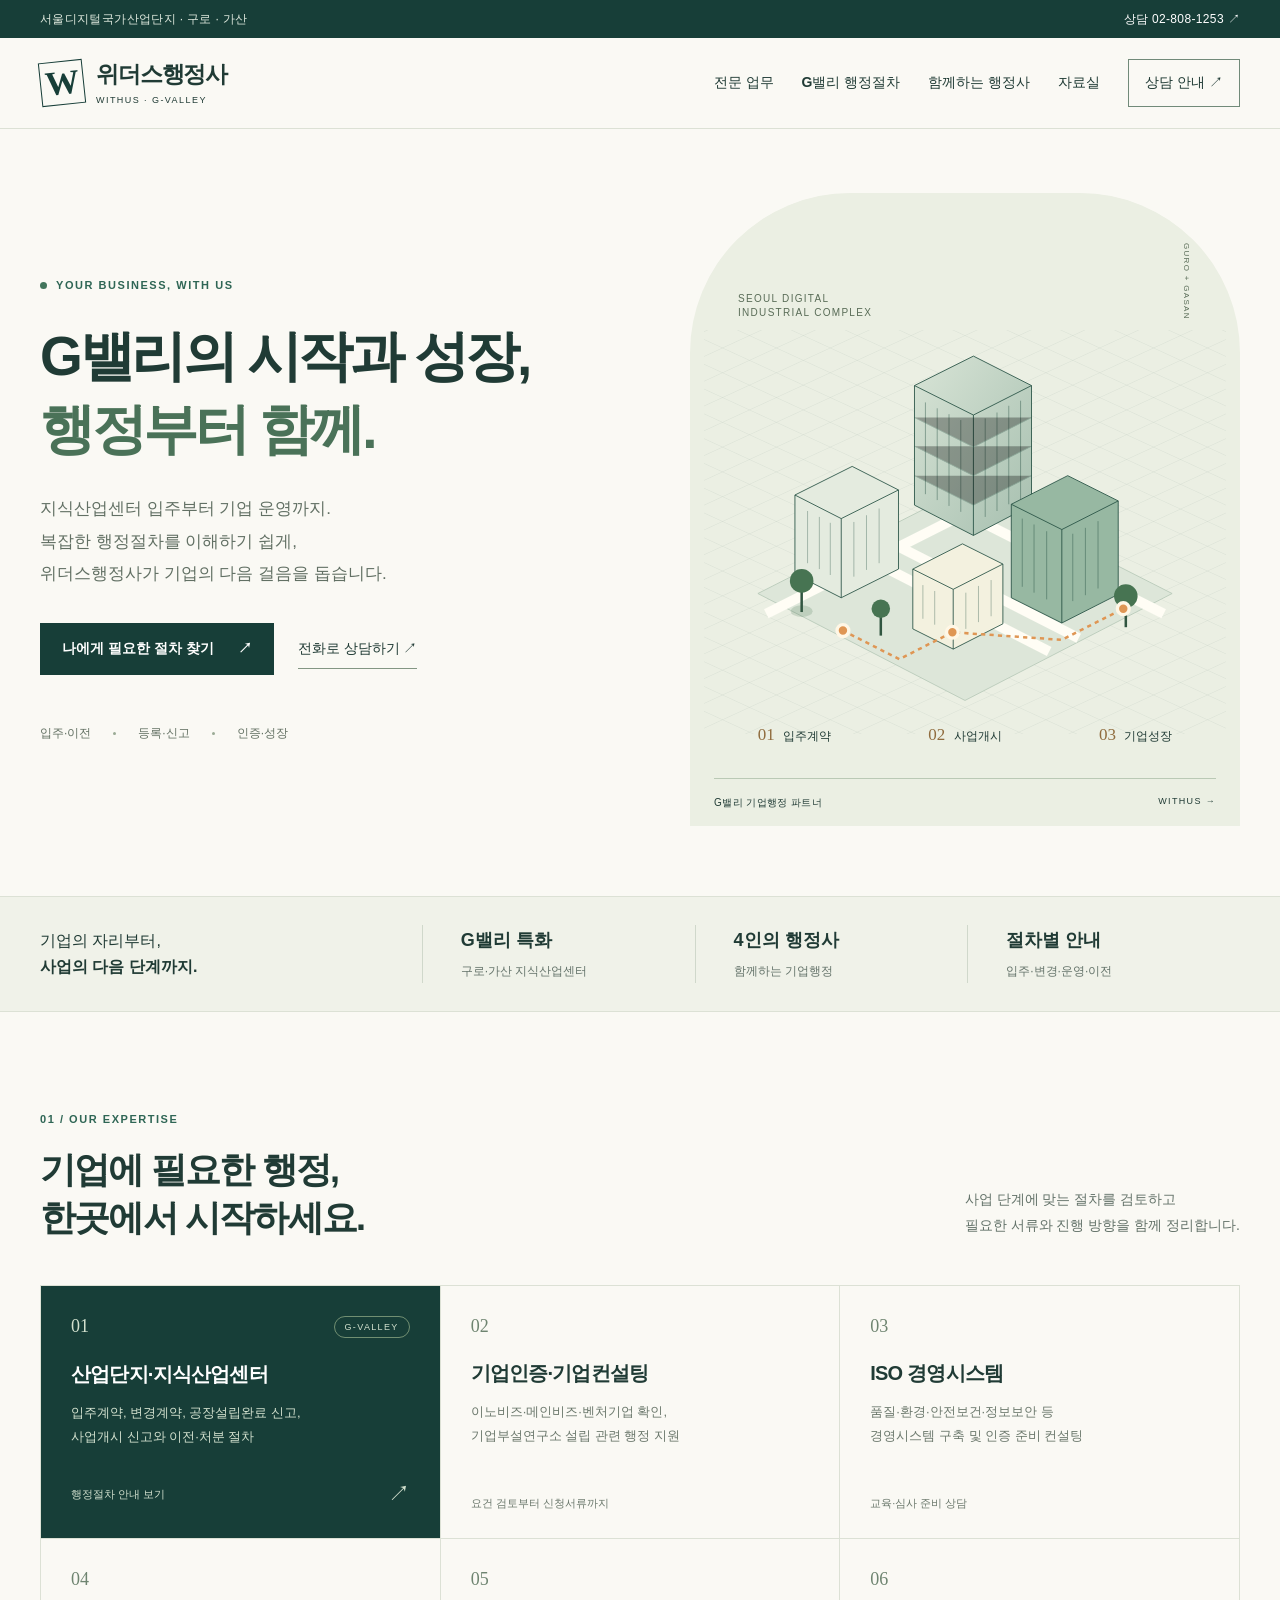
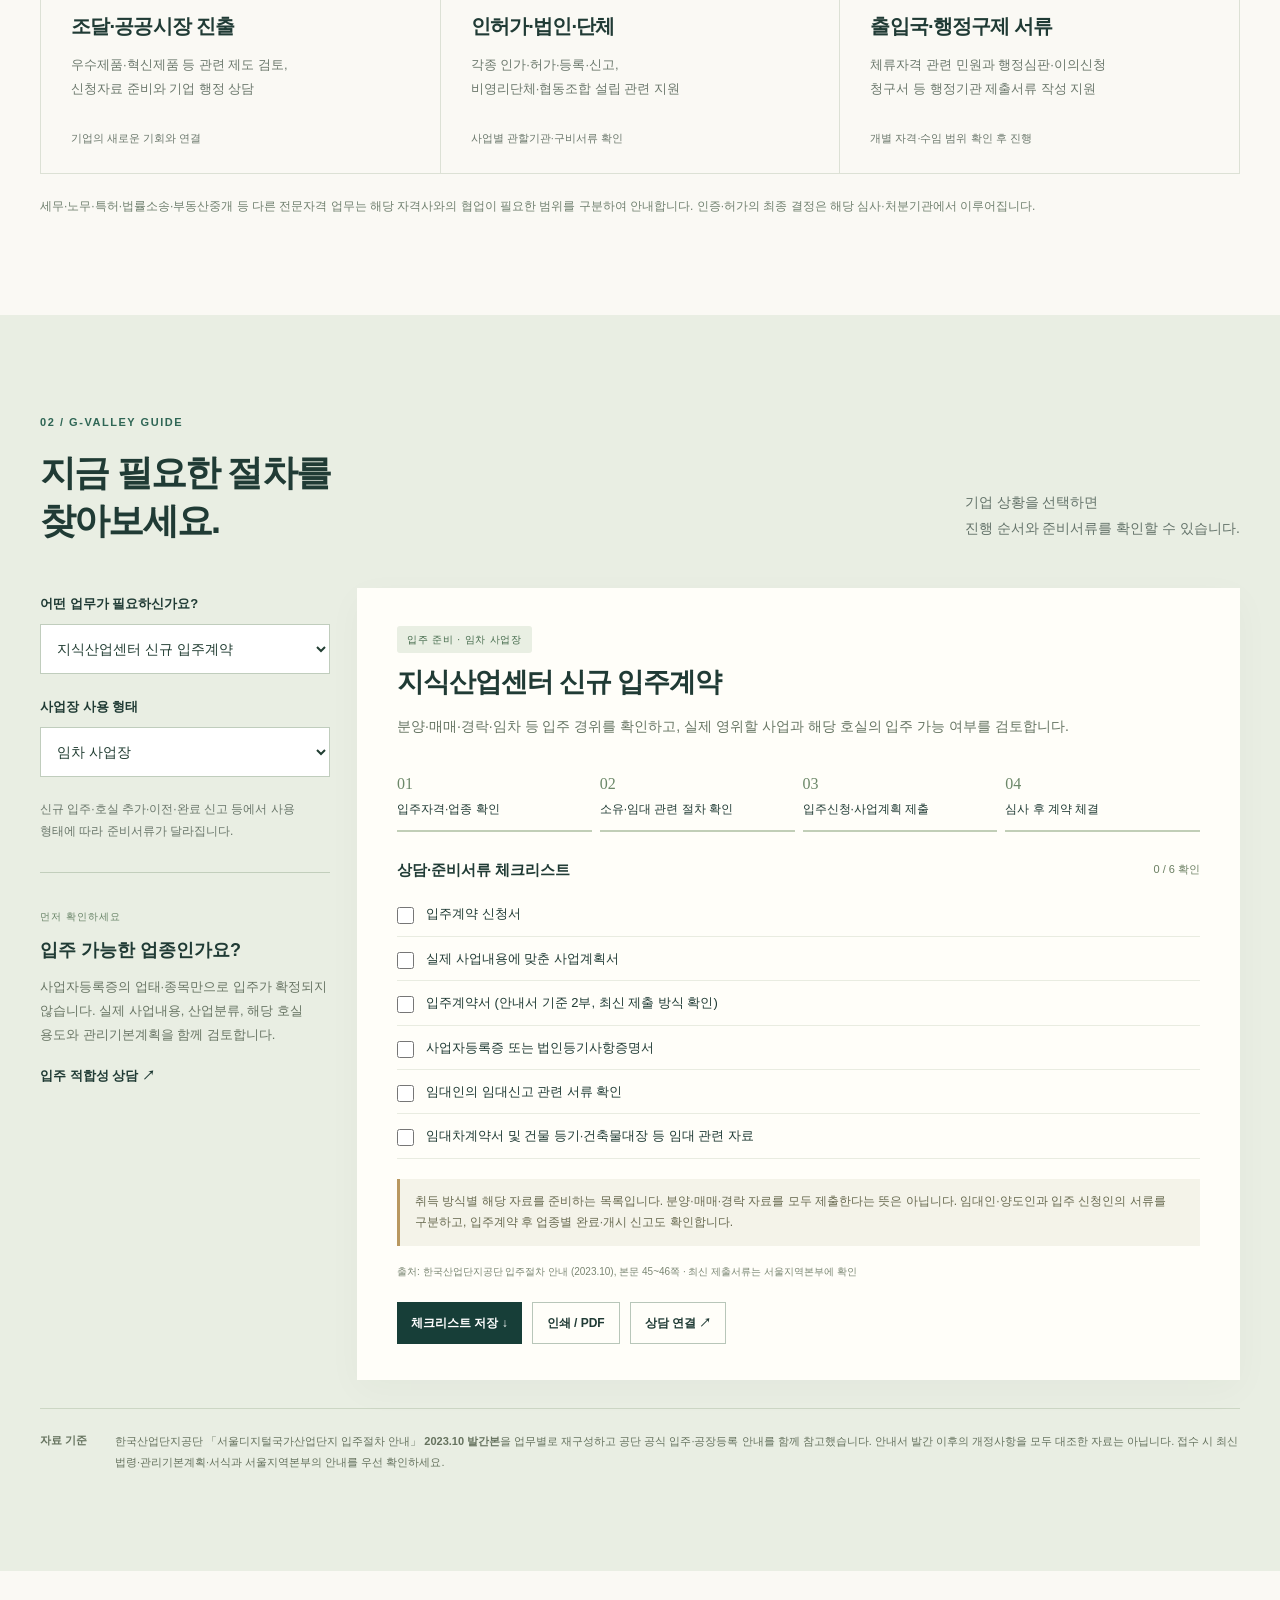
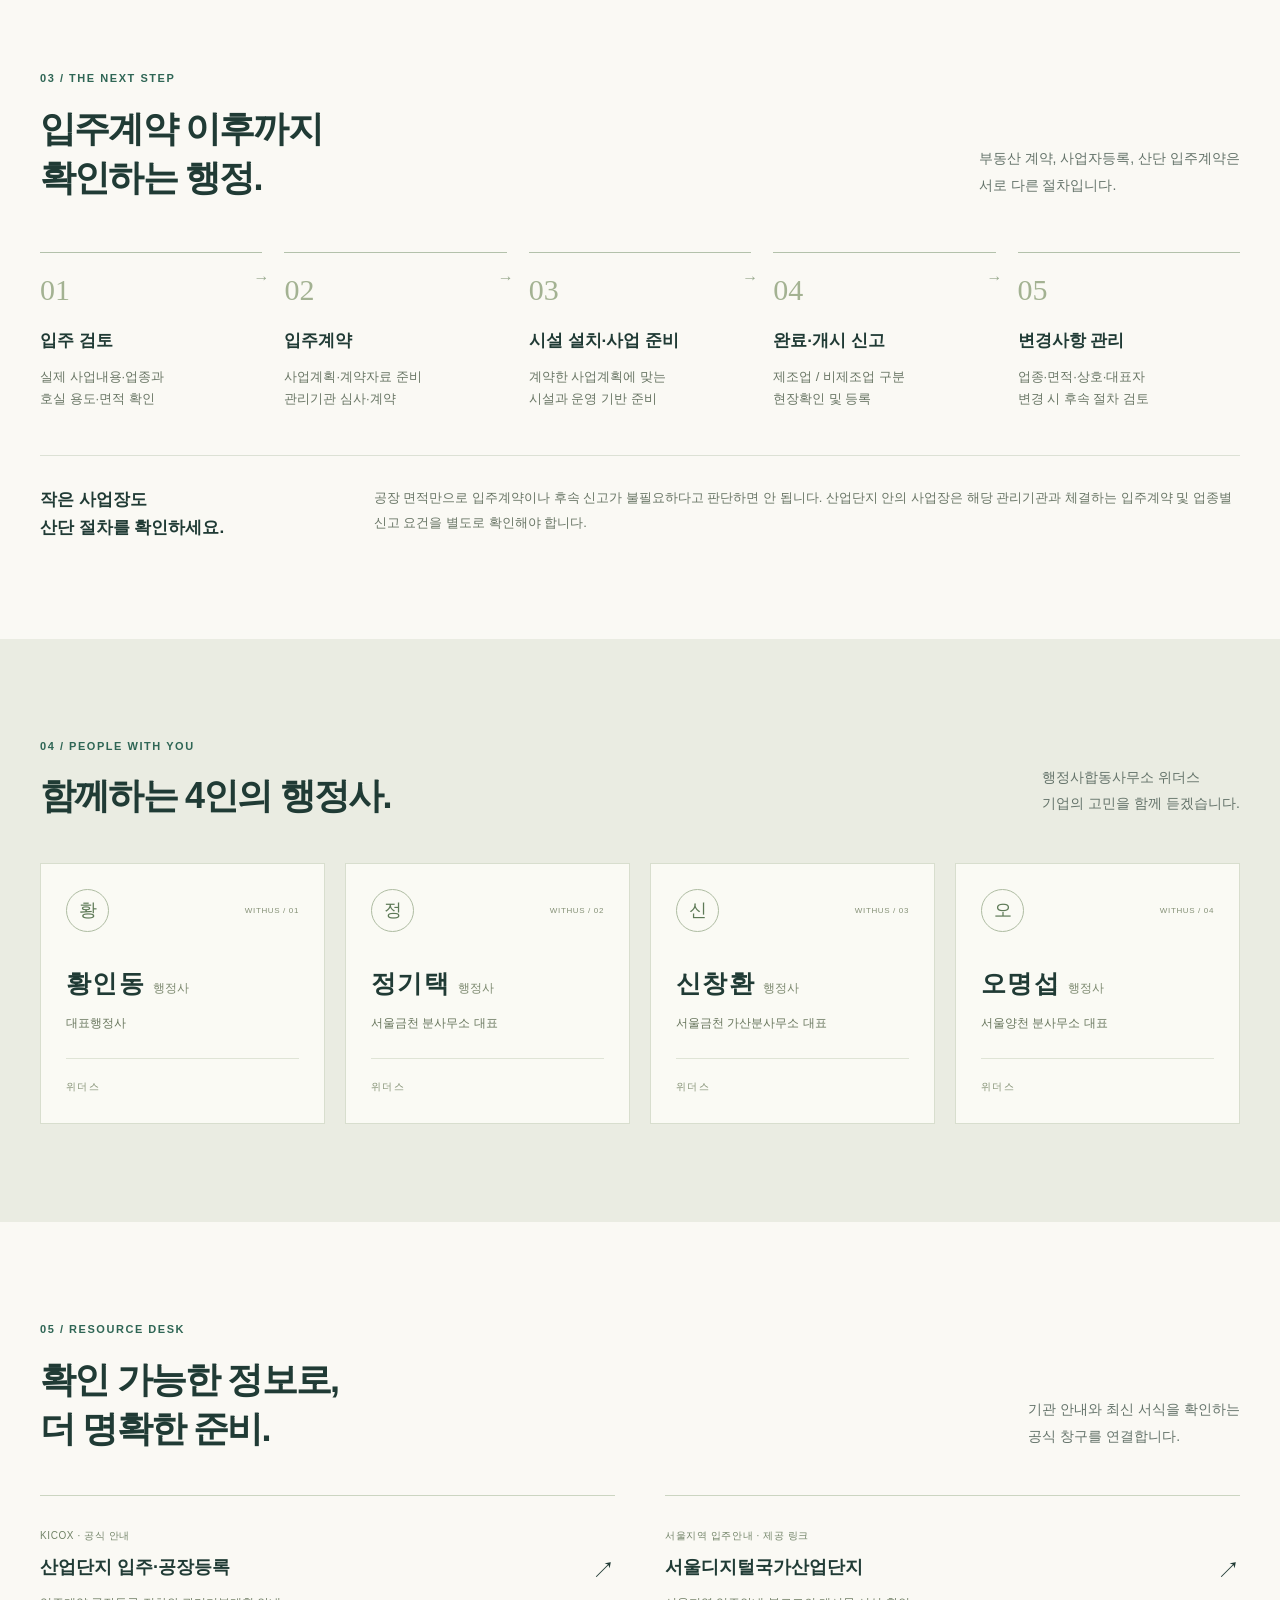
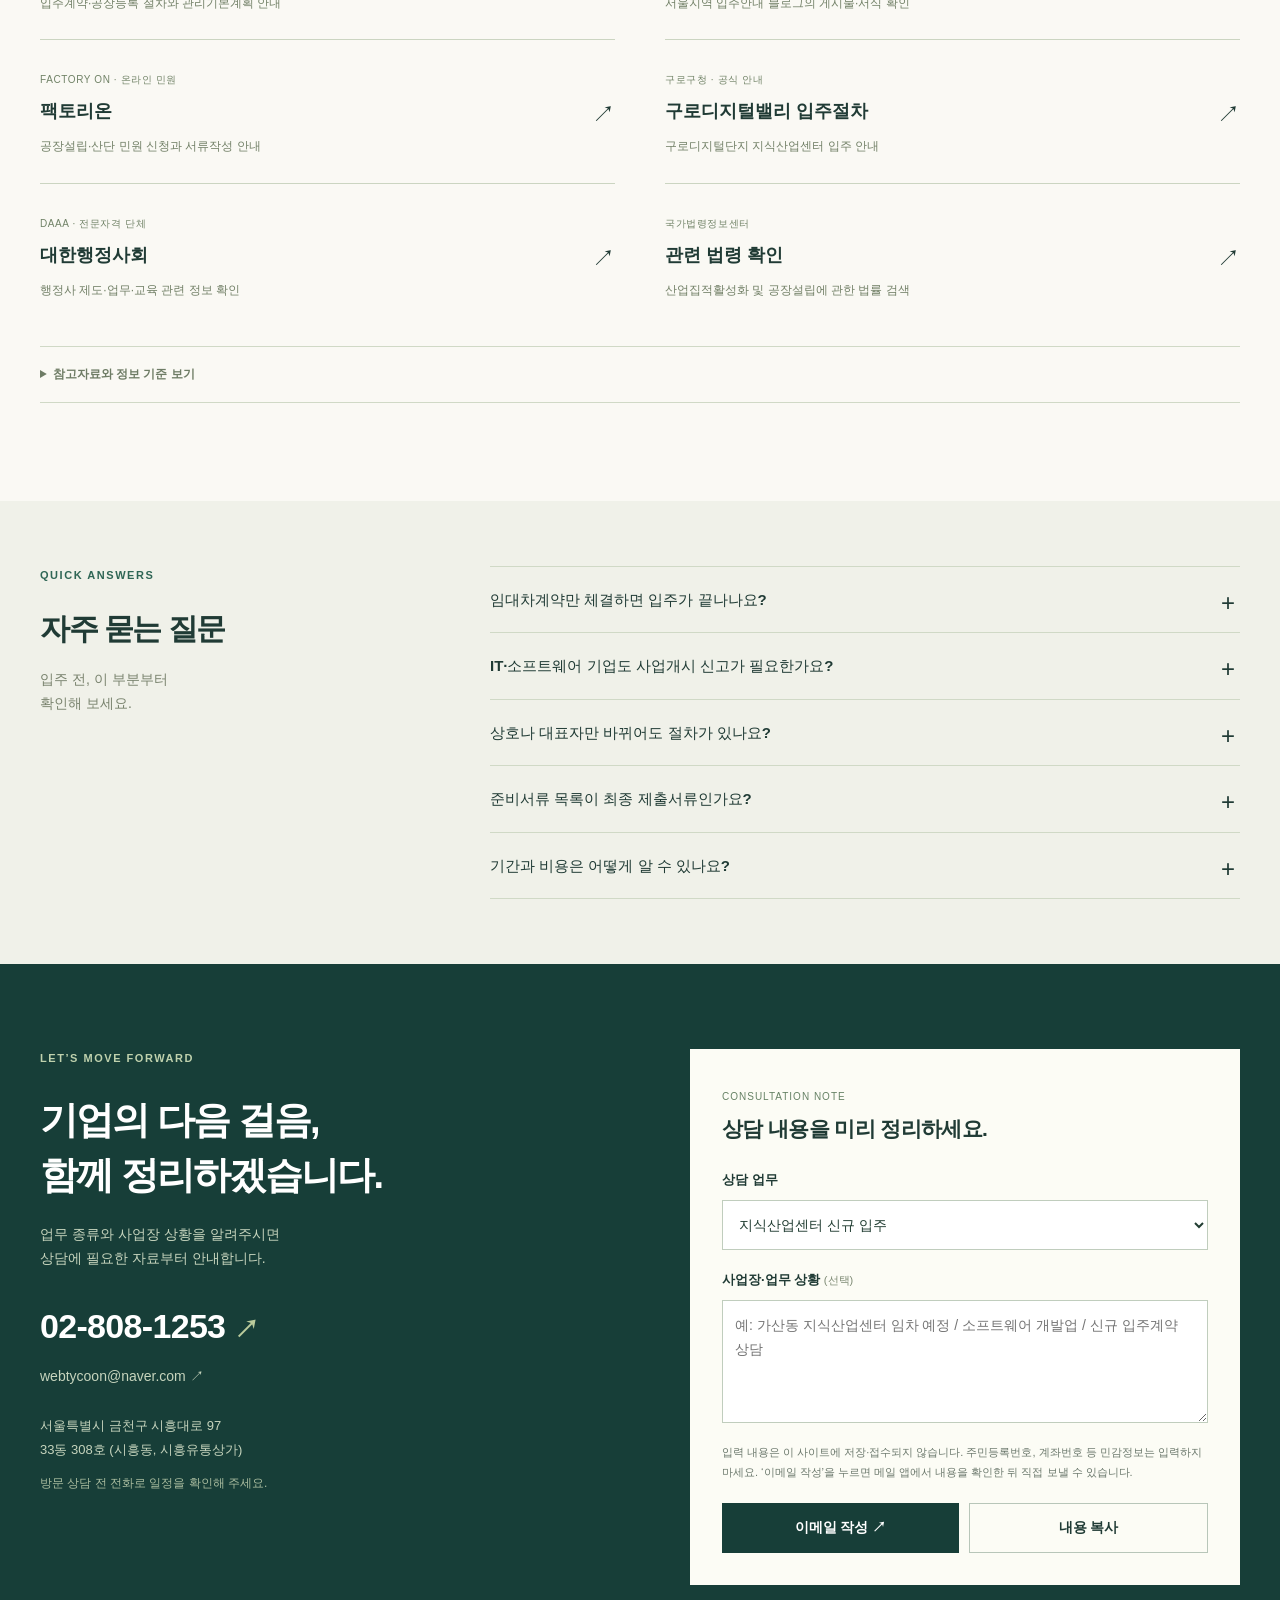
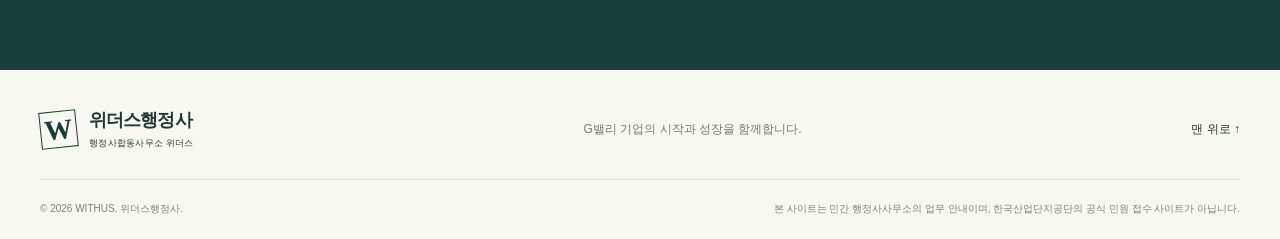
==== index.html @ 2bcdf689 "Publish Withus G-Valley business administration website" ====
<!doctype html>
<html lang="ko">
<head>
  <meta charset="utf-8">
  <meta name="viewport" content="width=device-width,initial-scale=1">
  <meta name="theme-color" content="#173e38">
  <title>위더스행정사 | G밸리·지식산업센터 기업행정</title>
  <meta name="description" content="서울디지털국가산업단지 G밸리 기업행정 파트너 위더스행정사. 지식산업센터 입주계약, 변경계약, 공장등록, 사업개시 신고와 기업인증·ISO 상담을 안내합니다.">
  <meta property="og:type" content="website">
  <meta property="og:title" content="위더스행정사 | G밸리의 시작과 성장을 함께">
  <meta property="og:description" content="지식산업센터 입주부터 기업행정까지, 필요한 절차를 명확하게 안내합니다.">
  <meta property="og:locale" content="ko_KR">
  <link rel="icon" href="favicon.svg" type="image/svg+xml">
  <link rel="stylesheet" href="style.css">
  <script src="app.js" defer></script>
</head>
<body>
<a class="skip" href="#main">본문 바로가기</a>
<div class="topline"><div class="wrap">서울디지털국가산업단지 · 구로 · 가산 <a href="tel:028081253">상담 02-808-1253 <span aria-hidden="true">↗</span></a></div></div>
<header class="header">
 <div class="wrap navrow">
  <a class="brand" href="#home" aria-label="위더스행정사 처음으로"><span class="brand-mark" aria-hidden="true">W</span><span>위더스행정사<small>WITHUS · G-VALLEY</small></span></a>
  <button class="menu-button" aria-expanded="false" aria-controls="nav">메뉴 <span aria-hidden="true">☰</span></button>
  <nav id="nav" aria-label="주 메뉴"><a href="#services">전문 업무</a><a href="#guide">G밸리 행정절차</a><a href="#team">함께하는 행정사</a><a href="#resources">자료실</a><a class="nav-cta" href="#contact">상담 안내 ↗</a></nav>
 </div>
</header>
<main id="main">
 <section class="hero wrap" id="home">
  <div class="hero-copy">
   <p class="eyebrow"><span class="dot"></span> YOUR BUSINESS, WITH US</p>
   <h1>G밸리의 시작과 성장,<br><em>행정부터 함께.</em></h1>
   <p class="lead">지식산업센터 입주부터 기업 운영까지.<br>복잡한 행정절차를 이해하기 쉽게,<br class="desktop-only"> 위더스행정사가 기업의 다음 걸음을 돕습니다.</p>
   <div class="actions"><a class="button primary" href="#guide">나에게 필요한 절차 찾기 <span>↗</span></a><a class="text-link" href="tel:028081253">전화로 상담하기 <span>↗</span></a></div>
   <div class="hero-foot"><span>입주·이전</span><i></i><span>등록·신고</span><i></i><span>인증·성장</span></div>
  </div>
  <div class="city-panel">
   <div class="city-heading"><span>SEOUL DIGITAL<br>INDUSTRIAL COMPLEX</span><span class="coordinate">GURO + GASAN</span></div>
   <svg class="city" viewBox="0 0 620 480" role="img" aria-labelledby="city-title"><title id="city-title">기업의 입주와 성장을 연결하는 도시 건축 일러스트</title>
    <defs><pattern id="grid" width="32" height="32" patternUnits="userSpaceOnUse" patternTransform="matrix(1 .46 -1 .46 310 65)"><path d="M32 0H0V32" fill="none" stroke="#c3cfc3" stroke-width=".6"/></pattern><pattern id="windows" width="15" height="23" patternUnits="userSpaceOnUse"><path d="M7 5v9" stroke="#8baba0" stroke-width="3"/></pattern><linearGradient id="tower" x2="1" y2="1"><stop stop-color="#d8e4d6"/><stop offset="1" stop-color="#a6bfaf"/></linearGradient></defs>
    <rect width="620" height="480" fill="url(#grid)"/>
    <path d="M64 313L310 188 556 313 310 440Z" fill="#dde6d9" stroke="#b7c9b8"/>
    <path d="M74 337L310 218 546 337M172 260L410 382M207 245L445 366" fill="none" stroke="#fffdf5" stroke-width="12"/>
    <g stroke="#244f42" stroke-linejoin="round"><path d="M250 208V66L320 31 389 66V208L320 244Z" fill="url(#tower)"/><path d="M250 66L320 101 389 66M320 101V244" fill="none"/><path d="M263 86v109m14-102v109m14-102v109m14-102v109M334 105v117m14-124v117m14-125v117m14-123v117" opacity=".5"/><path d="M250 104l70 35 69-35M250 138l70 35 69-35M250 173l70 35 69-35" opacity=".3"/>
    <path d="M108 290V196L176 162 231 190V284L163 318Z" fill="#e4ebdf"/><path d="M108 196l55 28 68-34M163 224v94" fill="none"/><path d="M123 215v62m14-55v62m13-55v62M178 228v65m15-73v65m15-73v65" opacity=".4"/>
    <path d="M365 318V207L432 173 492 203V314L425 348Z" fill="#97b8a2"/><path d="M365 207l60 30 67-34M425 237v111" fill="none"/><path d="M378 224v81m14-74v81m15-73v81M438 242v80m15-87v80m15-88v80" opacity=".5"/>
    <path d="M248 355V284L307 254 355 278V349L296 379Z" fill="#f3f1df"/><path d="M248 284l48 24 59-30M296 308v71" fill="none"/><path d="M260 303v40m14-33v40M311 312v43m15-51v43m15-50v43" opacity=".4"/></g>
    <g fill="#477452"><ellipse cx="116" cy="334" rx="13" ry="7" opacity=".2"/><path d="M116 335v-37" stroke="#315641" stroke-width="3"/><circle cx="116" cy="298" r="14"/><path d="M501 353v-37" stroke="#315641" stroke-width="3"/><circle cx="501" cy="316" r="14"/><path d="M210 363v-29" stroke="#315641" stroke-width="3"/><circle cx="210" cy="331" r="11"/></g>
    <path d="M165 357l67 34 63-32 130 9 73-37" fill="none" stroke="#df9654" stroke-width="3" stroke-dasharray="5 5"/><g fill="#df9654" stroke="#fff7e6" stroke-width="4"><circle cx="165" cy="357" r="7"/><circle cx="295" cy="359" r="7"/><circle cx="498" cy="331" r="7"/></g>
   </svg>
   <div class="city-caption"><span><b>01</b> 입주계약</span><span><b>02</b> 사업개시</span><span><b>03</b> 기업성장</span></div>
   <div class="city-note">G밸리 기업행정 파트너 <span>WITHUS →</span></div>
  </div>
 </section>
 <div class="intro-strip"><div class="wrap"><p>기업의 자리부터,<br><strong>사업의 다음 단계까지.</strong></p><div><b>G밸리 특화</b><span>구로·가산 지식산업센터</span></div><div><b>4인의 행정사</b><span>함께하는 기업행정</span></div><div><b>절차별 안내</b><span>입주·변경·운영·이전</span></div></div></div>

 <section class="section wrap" id="services">
  <div class="section-head"><div><p class="eyebrow">01 / OUR EXPERTISE</p><h2>기업에 필요한 행정,<br>한곳에서 시작하세요.</h2></div><p>사업 단계에 맞는 절차를 검토하고<br>필요한 서류와 진행 방향을 함께 정리합니다.</p></div>
  <div class="service-grid">
   <a class="service featured" href="#guide"><span class="service-no">01 <i>G-VALLEY</i></span><h3>산업단지·지식산업센터</h3><p>입주계약, 변경계약, 공장설립완료 신고,<br>사업개시 신고와 이전·처분 절차</p><span class="service-bottom">행정절차 안내 보기 <b>↗</b></span></a>
   <article class="service"><span class="service-no">02</span><h3>기업인증·기업컨설팅</h3><p>이노비즈·메인비즈·벤처기업 확인,<br>기업부설연구소 설립 관련 행정 지원</p><span class="service-bottom">요건 검토부터 신청서류까지</span></article>
   <article class="service"><span class="service-no">03</span><h3>ISO 경영시스템</h3><p>품질·환경·안전보건·정보보안 등<br>경영시스템 구축 및 인증 준비 컨설팅</p><span class="service-bottom">교육·심사 준비 상담</span></article>
   <article class="service"><span class="service-no">04</span><h3>조달·공공시장 진출</h3><p>우수제품·혁신제품 등 관련 제도 검토,<br>신청자료 준비와 기업 행정 상담</p><span class="service-bottom">기업의 새로운 기회와 연결</span></article>
   <article class="service"><span class="service-no">05</span><h3>인허가·법인·단체</h3><p>각종 인가·허가·등록·신고,<br>비영리단체·협동조합 설립 관련 지원</p><span class="service-bottom">사업별 관할기관·구비서류 확인</span></article>
   <article class="service"><span class="service-no">06</span><h3>출입국·행정구제 서류</h3><p>체류자격 관련 민원과 행정심판·이의신청<br>청구서 등 행정기관 제출서류 작성 지원</p><span class="service-bottom">개별 자격·수임 범위 확인 후 진행</span></article>
  </div>
  <p class="section-note">세무·노무·특허·법률소송·부동산중개 등 다른 전문자격 업무는 해당 자격사와의 협업이 필요한 범위를 구분하여 안내합니다. 인증·허가의 최종 결정은 해당 심사·처분기관에서 이루어집니다.</p>
 </section>

 <section class="guide-section" id="guide"><div class="wrap section">
  <div class="section-head"><div><p class="eyebrow">02 / G-VALLEY GUIDE</p><h2>지금 필요한 절차를<br>찾아보세요.</h2></div><p>기업 상황을 선택하면<br>진행 순서와 준비서류를 확인할 수 있습니다.</p></div>
  <div class="guide-layout">
   <aside class="guide-aside">
    <label for="procedure-select">어떤 업무가 필요하신가요?</label><select id="procedure-select" aria-controls="guide-result"></select>
    <label for="tenure">사업장 사용 형태</label><select id="tenure" aria-controls="guide-result"><option value="rent">임차 사업장</option><option value="own">자가 사업장</option></select>
    <p class="small">신규 입주·호실 추가·이전·완료 신고 등에서 사용 형태에 따라 준비서류가 달라집니다.</p>
    <div class="guide-help"><span class="tiny-label">먼저 확인하세요</span><h3>입주 가능한 업종인가요?</h3><p>사업자등록증의 업태·종목만으로 입주가 확정되지 않습니다. 실제 사업내용, 산업분류, 해당 호실 용도와 관리기본계획을 함께 검토합니다.</p><a href="#contact">입주 적합성 상담 ↗</a></div>
   </aside>
   <article class="guide-result" id="guide-result" aria-live="polite" aria-atomic="true">
    <noscript><h3>G밸리 입주 기본절차</h3><p>입주자격·업종 확인 → 사업계획과 신청서 준비 → 관리기관 심사·입주계약 → 시설 설치 → 제조업은 공장설립완료 신고, 비제조업은 사업개시 신고. 상세 준비서류 조회에는 JavaScript가 필요합니다.</p><a href="https://www.kicox.or.kr/contents/34">공단 공식 입주 안내</a></noscript>
   </article>
  </div>
  <div class="guide-basis"><span>자료 기준</span><p>한국산업단지공단 「서울디지털국가산업단지 입주절차 안내」 <b>2023.10 발간본</b>을 업무별로 재구성하고 공단 공식 입주·공장등록 안내를 함께 참고했습니다. 안내서 발간 이후의 개정사항을 모두 대조한 자료는 아닙니다. 접수 시 최신 법령·관리기본계획·서식과 서울지역본부의 안내를 우선 확인하세요.</p></div>
 </div></section>

 <section class="section wrap process-section">
  <div class="section-head"><div><p class="eyebrow">03 / THE NEXT STEP</p><h2>입주계약 이후까지<br>확인하는 행정.</h2></div><p>부동산 계약, 사업자등록, 산단 입주계약은<br>서로 다른 절차입니다.</p></div>
  <ol class="process"><li><span>01</span><h3>입주 검토</h3><p>실제 사업내용·업종과<br>호실 용도·면적 확인</p></li><li><span>02</span><h3>입주계약</h3><p>사업계획·계약자료 준비<br>관리기관 심사·계약</p></li><li><span>03</span><h3>시설 설치·사업 준비</h3><p>계약한 사업계획에 맞는<br>시설과 운영 기반 준비</p></li><li><span>04</span><h3>완료·개시 신고</h3><p>제조업 / 비제조업 구분<br>현장확인 및 등록</p></li><li><span>05</span><h3>변경사항 관리</h3><p>업종·면적·상호·대표자<br>변경 시 후속 절차 검토</p></li></ol>
  <div class="split-note"><b>작은 사업장도<br>산단 절차를 확인하세요.</b><p>공장 면적만으로 입주계약이나 후속 신고가 불필요하다고 판단하면 안 됩니다. 산업단지 안의 사업장은 해당 관리기관과 체결하는 입주계약 및 업종별 신고 요건을 별도로 확인해야 합니다.</p></div>
 </section>

 <section class="team-section" id="team"><div class="section wrap">
  <div class="section-head"><div><p class="eyebrow">04 / PEOPLE WITH YOU</p><h2>함께하는 4인의 행정사.</h2></div><p>행정사합동사무소 위더스<br>기업의 고민을 함께 듣겠습니다.</p></div>
  <div class="team-grid">
   <article class="person"><div class="person-top"><span class="monogram">황</span><span>WITHUS / 01</span></div><h3>황인동 <small>행정사</small></h3><p>대표행정사</p><div class="person-line"></div><span>위더스</span></article>
   <article class="person"><div class="person-top"><span class="monogram">정</span><span>WITHUS / 02</span></div><h3>정기택 <small>행정사</small></h3><p>서울금천 분사무소 대표</p><div class="person-line"></div><span>위더스</span></article>
   <article class="person"><div class="person-top"><span class="monogram">신</span><span>WITHUS / 03</span></div><h3>신창환 <small>행정사</small></h3><p>서울금천 가산분사무소 대표</p><div class="person-line"></div><span>위더스</span></article>
   <article class="person"><div class="person-top"><span class="monogram">오</span><span>WITHUS / 04</span></div><h3>오명섭 <small>행정사</small></h3><p>서울양천 분사무소 대표</p><div class="person-line"></div><span>위더스</span></article>
  </div>
 </div></section>

 <section class="section wrap" id="resources">
  <div class="section-head"><div><p class="eyebrow">05 / RESOURCE DESK</p><h2>확인 가능한 정보로,<br>더 명확한 준비.</h2></div><p>기관 안내와 최신 서식을 확인하는<br>공식 창구를 연결합니다.</p></div>
  <div class="resource-grid">
   <a target="_blank" rel="noopener noreferrer" href="https://www.kicox.or.kr/contents/34"><span class="resource-kind">KICOX · 공식 안내</span><h3>산업단지 입주·공장등록 <span>↗</span></h3><p>입주계약·공장등록 절차와 관리기본계획 안내</p></a>
   <a target="_blank" rel="noopener noreferrer" href="https://m.blog.naver.com/PostList.naver?blogId=kicoxs12&amp;tab=1"><span class="resource-kind">서울지역 입주안내 · 제공 링크</span><h3>서울디지털국가산업단지 <span>↗</span></h3><p>서울지역 입주안내 블로그의 게시물·서식 확인</p></a>
   <a target="_blank" rel="noopener noreferrer" href="https://www.factoryon.go.kr/"><span class="resource-kind">FACTORY ON · 온라인 민원</span><h3>팩토리온 <span>↗</span></h3><p>공장설립·산단 민원 신청과 서류작성 안내</p></a>
   <a target="_blank" rel="noopener noreferrer" href="https://www.guro.go.kr/www/contents.do?key=2851"><span class="resource-kind">구로구청 · 공식 안내</span><h3>구로디지털밸리 입주절차 <span>↗</span></h3><p>구로디지털단지 지식산업센터 입주 안내</p></a>
   <a target="_blank" rel="noopener noreferrer" href="https://daaa.or.kr/"><span class="resource-kind">DAAA · 전문자격 단체</span><h3>대한행정사회 <span>↗</span></h3><p>행정사 제도·업무·교육 관련 정보 확인</p></a>
   <a target="_blank" rel="noopener noreferrer" href="https://www.law.go.kr/"><span class="resource-kind">국가법령정보센터</span><h3>관련 법령 확인 <span>↗</span></h3><p>산업집적활성화 및 공장설립에 관한 법률 검색</p></a>
  </div>
  <details class="source-details"><summary>참고자료와 정보 기준 보기</summary><div><ul><li>업무·인물·사무소 연락처: 제공된 「기업행정 브로슈어-240513-1」 기준. 홈페이지 인물 구성은 요청에 따라 4인으로 반영했습니다.</li><li>행정절차 준비서류: 한국산업단지공단 「서울디지털국가산업단지 입주절차 안내」(2023.10), 본문 45~54쪽. 아래 절차별 화면에도 해당 쪽을 표시했습니다.</li><li>공식 절차 개요: 한국산업단지공단 ‘산업단지 입주, 공장등록’, 구로구청 ‘입주절차’. 웹자료 확인일: 2026.10.18.</li><li>제공된 서울지역 입주안내 블로그는 연결 주소를 확인했으며, 본문 전체와 최신 첨부서식은 이 페이지에 복제하지 않았습니다.</li><li><a href="https://naver.me/x2Yvn6ua" target="_blank" rel="noopener noreferrer">제공된 창업행정 참고 글 ↗</a>은 외부 참고 링크입니다. 해당 글의 내용을 위더스의 경력·실적으로 사용하지 않았습니다.</li></ul></div></details>
 </section>

 <section class="faq-section"><div class="wrap faq-layout"><div><p class="eyebrow">QUICK ANSWERS</p><h2>자주 묻는 질문</h2><p>입주 전, 이 부분부터<br>확인해 보세요.</p></div><div class="faq-list">
  <details><summary>임대차계약만 체결하면 입주가 끝나나요?</summary><p>부동산 임대차계약과 산업단지 관리기관의 입주계약은 별개입니다. 실제 업종과 입주자격을 검토한 후 관리기관의 입주계약 및 이후 완료·개시 신고 절차를 확인해야 합니다.</p></details>
  <details><summary>IT·소프트웨어 기업도 사업개시 신고가 필요한가요?</summary><p>안내서는 프로그래밍업·엔지니어링업 등 비제조업도 입주계약 당시 계획에 맞게 시설·장비를 설치하고 실제 사업을 영위하고 있음을 사업개시 신고로 확인받도록 안내합니다. 개별 업종의 적용 여부는 관리기관에 확인합니다.</p></details>
  <details><summary>상호나 대표자만 바뀌어도 절차가 있나요?</summary><p>입주계약 사항이 바뀌면 변경계약 대상인지 확인해야 합니다. 상호·대표자·업종·면적 등 변경 유형에 따라 사업자등록증, 법인등기사항증명서, 사업계획서 등 증빙이 달라집니다.</p></details>
  <details><summary>준비서류 목록이 최종 제출서류인가요?</summary><p>이 사이트의 목록은 상담·준비용 요약입니다. 법인·개인, 자가·임차, 신규·변경, 실제 사업내용에 따라 추가서류가 생길 수 있습니다. 접수 전에 서울지역본부의 최신 서식과 개별 안내를 확인합니다.</p></details>
  <details><summary>기간과 비용은 어떻게 알 수 있나요?</summary><p>업무 유형, 사업장과 제출자료 상태, 보완 필요 여부를 검토한 후 안내합니다. 공공기관의 민원 처리기간과 행정사의 업무 준비기간·수임료는 구분되며, 승인이나 일정한 처리 결과를 보장하지 않습니다.</p></details>
 </div></div></section>

 <section class="contact-section" id="contact"><div class="wrap contact-layout">
  <div><p class="eyebrow">LET’S MOVE FORWARD</p><h2>기업의 다음 걸음,<br>함께 정리하겠습니다.</h2><p>업무 종류와 사업장 상황을 알려주시면<br>상담에 필요한 자료부터 안내합니다.</p><a class="contact-phone" href="tel:028081253">02-808-1253 <span>↗</span></a><a class="contact-email" href="mailto:webtycoon@naver.com">webtycoon@naver.com ↗</a><address>서울특별시 금천구 시흥대로 97<br>33동 308호 (시흥동, 시흥유통상가)</address><p class="small contact-address-note">방문 상담 전 전화로 일정을 확인해 주세요.</p></div>
  <form class="consult-form" id="consult-form">
   <span class="tiny-label">CONSULTATION NOTE</span><h3>상담 내용을 미리 정리하세요.</h3>
   <label for="topic">상담 업무</label><select id="topic"><option>지식산업센터 신규 입주</option><option>입주계약 변경·이전</option><option>공장등록·사업개시 신고</option><option>임대·처분·계약 해지</option><option>기업인증·ISO·조달</option><option>인허가·출입국·기타</option></select>
   <label for="situation">사업장·업무 상황 <span>(선택)</span></label><textarea id="situation" rows="4" maxlength="1200" placeholder="예: 가산동 지식산업센터 임차 예정 / 소프트웨어 개발업 / 신규 입주계약 상담"></textarea>
   <p class="small">입력 내용은 이 사이트에 저장·접수되지 않습니다. 주민등록번호, 계좌번호 등 민감정보는 입력하지 마세요. ‘이메일 작성’을 누르면 메일 앱에서 내용을 확인한 뒤 직접 보낼 수 있습니다.</p>
   <div class="form-actions"><button type="submit" class="button primary">이메일 작성 ↗</button><button type="button" class="button outline" id="copy-consult">내용 복사</button></div>
   <p id="form-status" role="status" class="small"></p>
  </form>
 </div></section>
</main>
<footer><div class="wrap footer-main"><a class="brand" href="#home"><span class="brand-mark" aria-hidden="true">W</span><span>위더스행정사<small>행정사합동사무소 위더스</small></span></a><p>G밸리 기업의 시작과 성장을 함께합니다.</p><a href="#home">맨 위로 ↑</a></div><div class="wrap footer-bottom"><p>© 2026 WITHUS. 위더스행정사.</p><p>본 사이트는 민간 행정사사무소의 업무 안내이며, 한국산업단지공단의 공식 민원 접수 사이트가 아닙니다.</p></div></footer>
<div class="mobile-bottom"><a href="#guide">입주절차 찾기</a><a href="tel:028081253">전화 상담 ↗</a></div>
<div id="toast" role="status" aria-live="polite"></div>
</body>
</html>
---- style.css ----
@charset "UTF-8";
:root{--ink:#203b35;--forest:#173e38;--green:#2f6655;--muted:#64736a;--paper:#faf9f4;--line:#dce1d5;--sage:#e9eee3;--gold:#d8ab70;--white:#fff;--max:1200px}
*{box-sizing:border-box}html{scroll-behavior:smooth;scroll-padding-top:110px}body{margin:0;background:var(--paper);color:var(--ink);font-family:"Pretendard","Noto Sans KR","Apple SD Gothic Neo","Malgun Gothic",sans-serif;font-size:16px;line-height:1.7;word-break:keep-all;overflow-wrap:break-word}a{color:inherit;text-decoration:none}button,input,select,textarea{font:inherit}button,a,summary,select{-webkit-tap-highlight-color:transparent}button,select,summary{cursor:pointer}button{color:inherit}a:focus-visible,button:focus-visible,summary:focus-visible,input:focus-visible,select:focus-visible,textarea:focus-visible{outline:3px solid #b87730;outline-offset:5px}h1,h2,h3,p{margin:0}h1,h2,h3{line-height:1.35}button{border:0}svg{display:block;max-width:100%}.wrap{width:min(var(--max),calc(100% - 80px));margin:0 auto}.topline{background:var(--forest);color:#dfe9de;font-size:12px;letter-spacing:.03em}.topline .wrap{display:flex;justify-content:space-between;padding:9px 0}.topline a{color:#fff}.header{position:sticky;top:0;z-index:20;background:rgba(250,249,244,.97);border-bottom:1px solid var(--line);backdrop-filter:blur(12px)}.navrow{display:flex;align-items:center;justify-content:space-between;height:90px}.brand{display:inline-flex;align-items:center;gap:12px;font-size:23px;font-weight:750;letter-spacing:-.05em;line-height:1.2}.brand-mark{display:grid;place-items:center;width:44px;height:44px;border:1px solid var(--forest);color:var(--forest);font-family:Georgia,serif;font-size:34px;letter-spacing:-.1em;padding-right:3px;transform:rotate(-6deg)}.brand small{display:block;margin-top:7px;font-size:9px;letter-spacing:.16em;font-weight:500}.header nav{display:flex;align-items:center;gap:28px;font-size:14px;font-weight:550}.header nav>a:hover{color:#8b591e}.nav-cta{border:1px solid #718a79;padding:11px 16px}.menu-button{display:none;background:none}.skip{position:fixed;top:-100px;left:20px;z-index:50;background:white;padding:10px}.skip:focus{top:10px}.hero{display:grid;grid-template-columns:1.1fr 1fr;gap:45px;align-items:center;min-height:662px;padding-top:64px;padding-bottom:70px}.eyebrow{font-size:11px;letter-spacing:.14em;font-weight:700;color:var(--green);margin-bottom:25px;display:flex;align-items:center;gap:9px}.dot{width:7px;height:7px;background:#42755b;border-radius:50%}h1{font-size:clamp(37px,4.3vw,58px);letter-spacing:-.06em;font-weight:720;line-height:1.33}h1 em{font-style:normal;color:#4a7258}.lead{font-size:17px;line-height:1.9;color:#627064;margin:27px 0 33px}.actions{display:flex;align-items:center;gap:24px;flex-wrap:wrap}.button{display:inline-flex;align-items:center;justify-content:center;gap:24px;padding:14px 22px;font-size:14px;font-weight:600;min-height:50px;transition:.2s}.primary{background:var(--forest);color:#fff}.primary:hover{background:#2f6655}.outline{border:1px solid #b8c6b9;background:transparent}.outline:hover{background:#edf0e7}.text-link{font-size:14px;border-bottom:1px solid #839683;padding:8px 0}.hero-foot{display:flex;gap:22px;align-items:center;margin-top:48px;font-size:12px;color:#637163}.hero-foot i{width:3px;height:3px;background:#9aaa95;border-radius:50%}.city-panel{background:#ebefe3;border-radius:160px 160px 0 0;padding:50px 24px 0;overflow:hidden}.city-heading{display:flex;justify-content:space-between;align-items:flex-end;padding:0 24px;color:#596c57;line-height:1.4;font-size:10px;letter-spacing:.13em}.coordinate{writing-mode:vertical-rl;font-size:8px}.city{margin:10px -10px -30px;width:calc(100% + 20px);max-width:none}.city-caption{display:flex;justify-content:space-around;position:relative;font-size:12px;padding:17px 0 28px;gap:10px}.city-caption b{font-family:Georgia,serif;font-size:17px;color:#906c3e;margin-right:5px;font-weight:400}.city-note{border-top:1px solid #bac9b5;padding:15px 0;display:flex;justify-content:space-between;font-size:10px;letter-spacing:.04em}.city-note span{font-size:9px;letter-spacing:.15em}.intro-strip{border-top:1px solid var(--line);border-bottom:1px solid var(--line);background:#f0f2e9}.intro-strip .wrap{display:grid;grid-template-columns:1.4fr 1fr 1fr 1fr;align-items:center;padding:28px 0}.intro-strip p{font-size:16px;line-height:1.6}.intro-strip strong{font-weight:650}.intro-strip .wrap>div{border-left:1px solid #d0d8cb;padding-left:38px}.intro-strip b{display:block;font-size:18px;font-weight:650}.intro-strip span{font-size:12px;color:var(--muted)}.section{padding-top:98px;padding-bottom:98px}.section-head{display:flex;align-items:flex-end;justify-content:space-between;gap:40px;margin-bottom:42px}.section-head .eyebrow{margin-bottom:17px}h2{font-size:36px;font-weight:650;letter-spacing:-.05em}.section-head>p{font-size:14px;color:var(--muted);line-height:1.9;padding-bottom:4px}.service-grid{display:grid;grid-template-columns:repeat(3,1fr);border-left:1px solid var(--line);border-top:1px solid var(--line)}.service{padding:30px 30px 25px;border-right:1px solid var(--line);border-bottom:1px solid var(--line);min-height:235px;display:flex;flex-direction:column}.service-no{font:18px Georgia,serif;color:#6e8470;display:flex;justify-content:space-between;margin-bottom:23px}.service-no i{font:normal 9px sans-serif;letter-spacing:.15em;border:1px solid #718f72;border-radius:30px;padding:5px 10px}.service h3{font-size:20px;letter-spacing:-.04em;margin-bottom:13px}.service p{font-size:13px;line-height:1.9;color:#6b786c}.service-bottom{font-size:11px;color:#6b786c;display:flex;justify-content:space-between;align-items:center;margin-top:auto;padding-top:25px}.service-bottom b{font-size:22px;font-weight:400}.service.featured{background:var(--forest);color:#fff}.service.featured:hover{background:#254e43}.featured p,.featured .service-no,.featured .service-bottom{color:#d2e0ce}.section-note{font-size:12px;color:#70806f;margin-top:22px;line-height:1.8}.guide-section{background:var(--sage)}.guide-layout{display:grid;grid-template-columns:290px 1fr;gap:27px}.guide-aside{padding-top:5px}.guide-aside label,.consult-form label{display:block;font-size:13px;font-weight:600;margin-bottom:9px}.guide-aside select{margin-bottom:22px}select,textarea{width:100%;border:1px solid #c0cdbd;border-radius:0;background:#fff;padding:13px 12px;color:#223e33;font-size:14px;max-width:100%}select{padding-right:20px;min-height:50px}.small{font-size:12px;line-height:1.8;color:#6b786c}.guide-help{border-top:1px solid #c2cebc;margin-top:30px;padding-top:28px}.tiny-label{font-size:10px;letter-spacing:.1em;color:#668265}.guide-help h3{font-size:18px;margin:9px 0 13px}.guide-help p{font-size:13px;color:#687564;line-height:1.85}.guide-help a{display:block;font-size:13px;margin-top:18px;font-weight:600}.guide-result{background:#fffef9;padding:36px 40px;box-shadow:0 10px 35px #1c372b08;min-height:610px}.guide-result h3{font-size:27px;margin:11px 0 14px;letter-spacing:-.04em}.result-subtitle{font-size:14px;color:#667563;line-height:1.85}.result-badge{font-size:10px;letter-spacing:.08em;color:#456b4c;background:#e9efe3;border-radius:3px;padding:5px 10px;display:inline-block}.mini-flow{display:flex;gap:8px;list-style:none;padding:0;margin:25px 0;counter-reset:flow;flex-wrap:wrap}.mini-flow li{counter-increment:flow;flex:1;min-width:100px;font-size:12px;border-bottom:2px solid #c1ceb7;padding:10px 0}.mini-flow li:before{content:"0" counter(flow);display:block;font:16px Georgia,serif;color:#6c8869;margin-bottom:6px}.doc-heading{display:flex;justify-content:space-between;gap:12px;align-items:center;margin:24px 0 10px}.doc-heading h4{margin:0;font-size:15px}.doc-heading span{font-size:11px;color:#6b7f62}.checklist{list-style:none;padding:0;margin:0}.checklist li{border-bottom:1px solid #e9ece1}.checklist label{display:flex;gap:12px;align-items:flex-start;padding:11px 0;font-size:13px;cursor:pointer;line-height:1.65}.checklist input{margin:4px 0 0;accent-color:#345d43;width:17px;height:17px;flex-shrink:0}.checklist input:checked+span{color:#83907c;text-decoration:line-through}.result-note{background:#f4f3e9;border-left:3px solid #b99860;padding:12px 15px;font-size:12px;color:#686a50;margin-top:20px;line-height:1.8}.result-source{font-size:10px;color:#7a8673;margin-top:17px}.result-actions{display:flex;flex-wrap:wrap;gap:10px;margin-top:22px}.result-actions .button{font-size:12px;padding:10px 14px;min-height:42px;gap:8px}.guide-basis{display:flex;gap:28px;border-top:1px solid #ccd6c4;margin-top:28px;padding-top:22px;font-size:11px;color:#65725e}.guide-basis>span{flex-shrink:0;font-weight:700}.guide-basis p{line-height:1.9}.process{display:grid;grid-template-columns:repeat(5,1fr);list-style:none;padding:0;gap:22px;margin-top:50px}.process li{border-top:1px solid #b3c1ab;padding-top:20px;position:relative}.process li:not(:last-child):after{content:'→';position:absolute;right:-15px;top:11px;color:#9aab90;background:var(--paper);padding:0 8px}.process li>span{font:30px Georgia,serif;color:#a3b292}.process h3{font-size:17px;margin:22px 0 13px}.process p{font-size:13px;color:#697665}.split-note{display:grid;grid-template-columns:1fr 3fr;gap:45px;border-top:1px solid var(--line);margin-top:45px;padding-top:30px}.split-note b{font-size:17px;line-height:1.6}.split-note p{font-size:13px;color:#687565;line-height:1.9}.team-section{background:#eaece2}.team-grid{display:grid;grid-template-columns:repeat(4,1fr);gap:20px}.person{padding:25px;background:#fafaf4;border:1px solid #d8dece;min-height:245px}.person-top{display:flex;justify-content:space-between;align-items:center;margin-bottom:35px}.person-top>span:last-child{font-size:8px;letter-spacing:.08em;color:#849076}.monogram{display:grid;place-items:center;border:1px solid #aebca2;width:43px;height:43px;border-radius:50%;font-size:18px;font-weight:500;font-family:serif;color:#5d7956}.person h3{font-size:25px;letter-spacing:.05em}.person h3 small{font-size:12px;letter-spacing:0;font-weight:400;color:#7b886e}.person p{font-size:12px;color:#69775e;margin-top:12px}.person-line{height:1px;background:#dfe4d6;margin:25px 0 12px}.person>span{font-size:10px;color:#829073;letter-spacing:.14em}.resource-grid{display:grid;grid-template-columns:repeat(2,1fr);column-gap:50px}.resource-grid>a{border-top:1px solid #cbd5c1;padding:24px 0 26px;transition:.2s}.resource-grid>a:hover{padding-left:12px;background:#f0f2e9}.resource-kind{font-size:10px;color:#718367;letter-spacing:.06em}.resource-grid h3{font-size:18px;margin:8px 0 6px;display:flex;justify-content:space-between;gap:15px}.resource-grid h3 span{font-size:23px;font-weight:400}.resource-grid p{font-size:12px;color:#728067}.source-details{border-top:1px solid #d0d9c6;border-bottom:1px solid #d0d9c6;margin-top:20px;font-size:12px;color:#6e7c65}.source-details summary{padding:17px 0;font-weight:600}.source-details div{padding:0 0 18px}.source-details li{margin:8px 0}.source-details ul{padding-left:20px}.source-details a{text-decoration:underline}.faq-section{background:#f0f1e9;padding:65px 0}.faq-layout{display:grid;grid-template-columns:1fr 2fr;gap:75px}.faq-layout h2{font-size:30px}.faq-layout>div>p:last-child{font-size:14px;color:#79836e;margin-top:18px}.faq-list details{border-bottom:1px solid #d0d9c6}.faq-list details:first-child{border-top:1px solid #d0d9c6}.faq-list summary{list-style:none;padding:20px 30px 20px 0;position:relative;font-size:15px;font-weight:550}.faq-list summary::-webkit-details-marker{display:none}.faq-list summary:after{content:'+';position:absolute;right:5px;top:16px;font-size:24px;font-weight:300}.faq-list details[open] summary:after{content:'−'}.faq-list details p{padding:0 22px 22px 0;font-size:13px;color:#627157;line-height:1.9}.contact-section{background:var(--forest);color:white;padding:85px 0}.contact-layout{display:grid;grid-template-columns:1fr 1fr;gap:100px}.contact-section .eyebrow{color:#bfd1ad}.contact-section h2{font-size:38px;line-height:1.45}.contact-section h2+p{color:#c6d4bd;font-size:14px;margin:20px 0 27px}.contact-phone{font-size:34px;letter-spacing:-.02em;font-weight:600;display:block}.contact-phone span{color:#bacb9c;font-size:25px}.contact-email{color:#c6d4bd;font-size:14px;display:block;margin:10px 0 25px}.contact-section address{font-style:normal;color:#c6d4bd;font-size:13px;line-height:1.8}.contact-address-note{color:#a9bc9f;margin-top:12px}.consult-form{background:#fcfcf5;padding:32px;color:var(--ink);align-self:start}.consult-form h3{font-size:21px;margin:7px 0 25px;letter-spacing:-.03em}.consult-form label{margin-top:19px}.consult-form label span{font-weight:400;color:#7c8973;font-size:11px}.consult-form textarea{resize:vertical;min-height:120px}.consult-form .small{margin:12px 0;font-size:11px}.form-actions{display:flex;gap:10px;margin-top:20px}.form-actions .button{flex:1;padding:12px 10px}.consult-form #form-status:empty{display:none}footer{background:#f7f8f0;padding:40px 0 22px}.footer-main{display:flex;align-items:center;justify-content:space-between;gap:30px}.footer-main .brand{font-size:18px}.footer-main .brand-mark{width:37px;height:37px;font-size:28px}.footer-main .brand small{font-size:9px;letter-spacing:.03em}.footer-main>p{font-size:12px;color:#728067}.footer-main>a:last-child{font-size:12px}.footer-bottom{display:flex;justify-content:space-between;gap:30px;border-top:1px solid var(--line);margin-top:30px;padding-top:20px;font-size:10px;color:#7a8671}.mobile-bottom{display:none}#toast{position:fixed;bottom:25px;left:50%;transform:translateX(-50%);padding:13px 24px;color:white;background:#203b35;box-shadow:0 5px 25px #0002;font-size:13px;z-index:100;max-width:90%;opacity:0;pointer-events:none;transition:.2s}#toast.show{opacity:1}
@media(min-width:1500px){.hero{min-height:720px}.city-panel{padding-top:60px}.city{margin-bottom:-15px}}
@media(max-width:1100px){.wrap{width:calc(100% - 50px)}.header nav{gap:18px;font-size:12px}.brand{font-size:20px}.hero{gap:20px}.hero .actions{gap:15px}.hero .button{font-size:12px;padding:13px 16px}.hero .text-link{font-size:12px}.service{padding:25px}.service h3{font-size:18px}.team-grid{gap:12px}.person{padding:20px}.person p{font-size:11px}.contact-layout{gap:45px}.guide-layout{grid-template-columns:250px 1fr}.guide-result{padding:30px}.intro-strip .wrap>div{padding-left:24px}}
@media(max-width:820px){.header nav{display:none;position:absolute;left:0;right:0;top:76px;background:var(--paper);padding:20px 25px;border-bottom:1px solid var(--line);box-shadow:0 10px 12px #0001}.header nav.open{display:flex;flex-direction:column;align-items:stretch;gap:0}.header nav a{padding:12px;font-size:15px}.nav-cta{margin-top:10px}.menu-button{display:block;font-size:13px;padding:12px 0 12px 16px}.menu-button span{margin-left:8px}.navrow{height:76px}.hero{grid-template-columns:1fr 1fr;padding-top:45px;padding-bottom:50px;min-height:580px;gap:22px}.hero h1{font-size:38px}.lead{font-size:15px}.hero-foot{gap:15px}.city-panel{padding:40px 15px 0;border-radius:130px 130px 0 0}.city-heading{padding:0 15px;font-size:8px}.city-caption{font-size:10px}.city-caption b{font-size:14px}.city-note{font-size:8px}.city-note span{font-size:7px}.section{padding:70px 0}h2{font-size:30px}.section-head>p{font-size:12px}.service-grid{grid-template-columns:repeat(2,1fr)}.guide-layout{grid-template-columns:1fr}.guide-aside{display:grid;grid-template-columns:1fr 1fr;gap:0 20px}.guide-aside label:first-child{grid-column:1;grid-row:1}.guide-aside select:nth-child(2){grid-column:1;grid-row:2}.guide-aside label:nth-child(3){grid-column:2;grid-row:1}.guide-aside select:nth-child(4){grid-column:2;grid-row:2}.guide-aside>.small{grid-column:1/-1}.guide-help{grid-column:1/-1;margin-top:18px;padding-top:18px;display:none}.guide-result{min-height:0}.process{gap:18px}.process h3{font-size:14px}.process p{font-size:11px}.process li>span{font-size:26px}.team-grid{grid-template-columns:repeat(2,1fr);gap:20px}.person{padding:28px}.person p{font-size:13px}.faq-layout{grid-template-columns:1fr 2fr;gap:30px}.faq-list summary{font-size:14px}.contact-layout{gap:30px}.contact-section h2{font-size:30px}.contact-phone{font-size:28px}.consult-form{padding:26px}.consult-form h3{font-size:18px}.contact-section{padding:65px 0}.intro-strip b{font-size:16px}.intro-strip span{font-size:10px}.intro-strip p{font-size:14px}}
@media(max-width:600px){html{scroll-padding-top:85px}.wrap{width:calc(100% - 40px)}.topline{font-size:9px}.topline .wrap{padding:7px 0}.brand{font-size:19px}.brand-mark{width:38px;height:38px;font-size:29px}.brand small{font-size:8px}.hero{grid-template-columns:1fr;gap:35px;padding-top:42px;padding-bottom:38px}.hero h1{font-size:39px;line-height:1.34}.hero .eyebrow{font-size:9px;margin-bottom:20px}.hero .lead{margin:23px 0 27px;font-size:15px}.desktop-only{display:none}.hero-foot{margin-top:28px;font-size:11px;gap:18px}.hero .actions{gap:20px}.hero .button{font-size:12px;padding:14px 16px}.hero .text-link{font-size:12px}.city-panel{max-width:420px;width:100%;margin:auto;padding-top:35px;border-radius:150px 150px 0 0}.city-heading{font-size:9px;padding:0 24px}.city{width:100%;margin:-2px 0 -35px}.city-caption{padding-bottom:22px;font-size:11px}.city-note{font-size:9px;padding:12px 0}.intro-strip .wrap{grid-template-columns:repeat(3,1fr);padding:25px 0}.intro-strip p{grid-column:1/-1;margin-bottom:20px;font-size:16px}.intro-strip p br{display:none}.intro-strip .wrap>div{padding-left:13px}.intro-strip .wrap>div:nth-child(2){padding:0;border:0}.intro-strip b{font-size:14px}.intro-strip span{font-size:9px}.section{padding:58px 0}.section-head{display:block;margin-bottom:30px}.section-head .eyebrow{font-size:9px;margin-bottom:14px}.section-head>p{margin-top:20px;font-size:13px}h2{font-size:29px}.service{padding:22px 18px;min-height:225px}.service h3{font-size:17px}.service p{font-size:12px}.service p br{display:none}.service-bottom{font-size:10px}.service-no{font-size:16px}.service-no i{font-size:7px;padding:5px 7px}.section-note{font-size:11px}.guide-aside{gap:0 12px}.guide-aside label{font-size:12px}.guide-aside select{font-size:12px;padding:12px 7px}.guide-result{padding:25px 20px}.guide-result h3{font-size:23px}.result-subtitle{font-size:13px}.mini-flow{gap:10px}.mini-flow li{min-width:80px;font-size:11px}.checklist label{font-size:12px}.result-note{font-size:11px}.result-actions .button{font-size:11px;padding:10px}.guide-basis{display:block}.guide-basis>span{display:block;margin-bottom:8px}.guide-basis p{font-size:10px}.process{grid-template-columns:1fr;gap:0;margin-top:10px}.process li{display:grid;grid-template-columns:46px 1fr 1fr;align-items:center;padding:20px 0;gap:10px}.process li:not(:last-child):after{display:none}.process li>span{font-size:25px}.process h3{margin:0;font-size:15px}.process p{font-size:12px}.split-note{grid-template-columns:1fr;gap:14px;margin-top:15px;padding-top:24px}.split-note b br{display:none}.split-note b{font-size:16px}.split-note p{font-size:12px}.team-grid{gap:12px}.person{padding:20px 15px;min-height:210px}.person-top{margin-bottom:26px}.person-top>span:last-child{font-size:7px}.monogram{width:35px;height:35px;font-size:16px}.person h3{font-size:23px}.person h3 small{display:block;margin-top:8px;font-size:11px}.person p{font-size:11px}.person-line{margin-top:18px}.resource-grid{grid-template-columns:1fr;gap:0}.resource-grid h3{font-size:17px}.resource-grid>a{padding:19px 0 23px}.source-details{font-size:11px}.faq-section{padding:50px 0}.faq-layout{grid-template-columns:1fr;gap:24px}.faq-layout>div>p:last-child{display:none}.faq-layout .eyebrow{font-size:9px;margin-bottom:14px}.faq-layout h2{font-size:27px}.faq-list summary{font-size:14px}.faq-list details p{font-size:12px}.contact-layout{grid-template-columns:1fr;gap:35px}.contact-section{padding:55px 0}.contact-section .eyebrow{font-size:9px}.contact-section h2{font-size:31px}.contact-phone{font-size:34px}.consult-form{padding:25px 20px}.consult-form h3{font-size:20px}.footer-main{flex-wrap:wrap;gap:20px}.footer-main>p{display:none}.footer-main .brand{font-size:17px}.footer-bottom{display:block}.footer-bottom p:last-child{margin-top:12px}footer{padding-bottom:90px}.mobile-bottom{position:fixed;bottom:0;left:0;right:0;display:grid;grid-template-columns:1fr 1fr;background:#fff;z-index:25;padding-bottom:env(safe-area-inset-bottom);box-shadow:0 -3px 14px #0001}.mobile-bottom a{padding:14px;text-align:center;font-size:13px;font-weight:600}.mobile-bottom a:last-child{background:var(--forest);color:white}#toast{bottom:75px;width:max-content;max-width:90%;font-size:12px}}
@media(prefers-reduced-motion:reduce){html{scroll-behavior:auto}*,*:before,*:after{transition:none!important}}
@media print{body{background:white;font-size:11pt}.topline,.header,.hero,.intro-strip,#services,.guide-aside,.guide-basis,.process-section,.team-section,#resources,.faq-section,.contact-section,footer,.mobile-bottom,.result-actions,#toast{display:none!important}.guide-section{background:white}.section{padding:0}.wrap{width:100%}.guide-layout{display:block}.guide-result{box-shadow:none;padding:0;min-height:0}.section-head{margin:0 0 15px}.section-head h2{font-size:22pt}.section-head p{display:none}.section-head h2 br{display:none}.checklist label{font-size:11pt}.checklist li{break-inside:avoid}.guide-result h3{font-size:18pt}.mini-flow{margin:15px 0}.result-note,.result-source{font-size:10pt}}
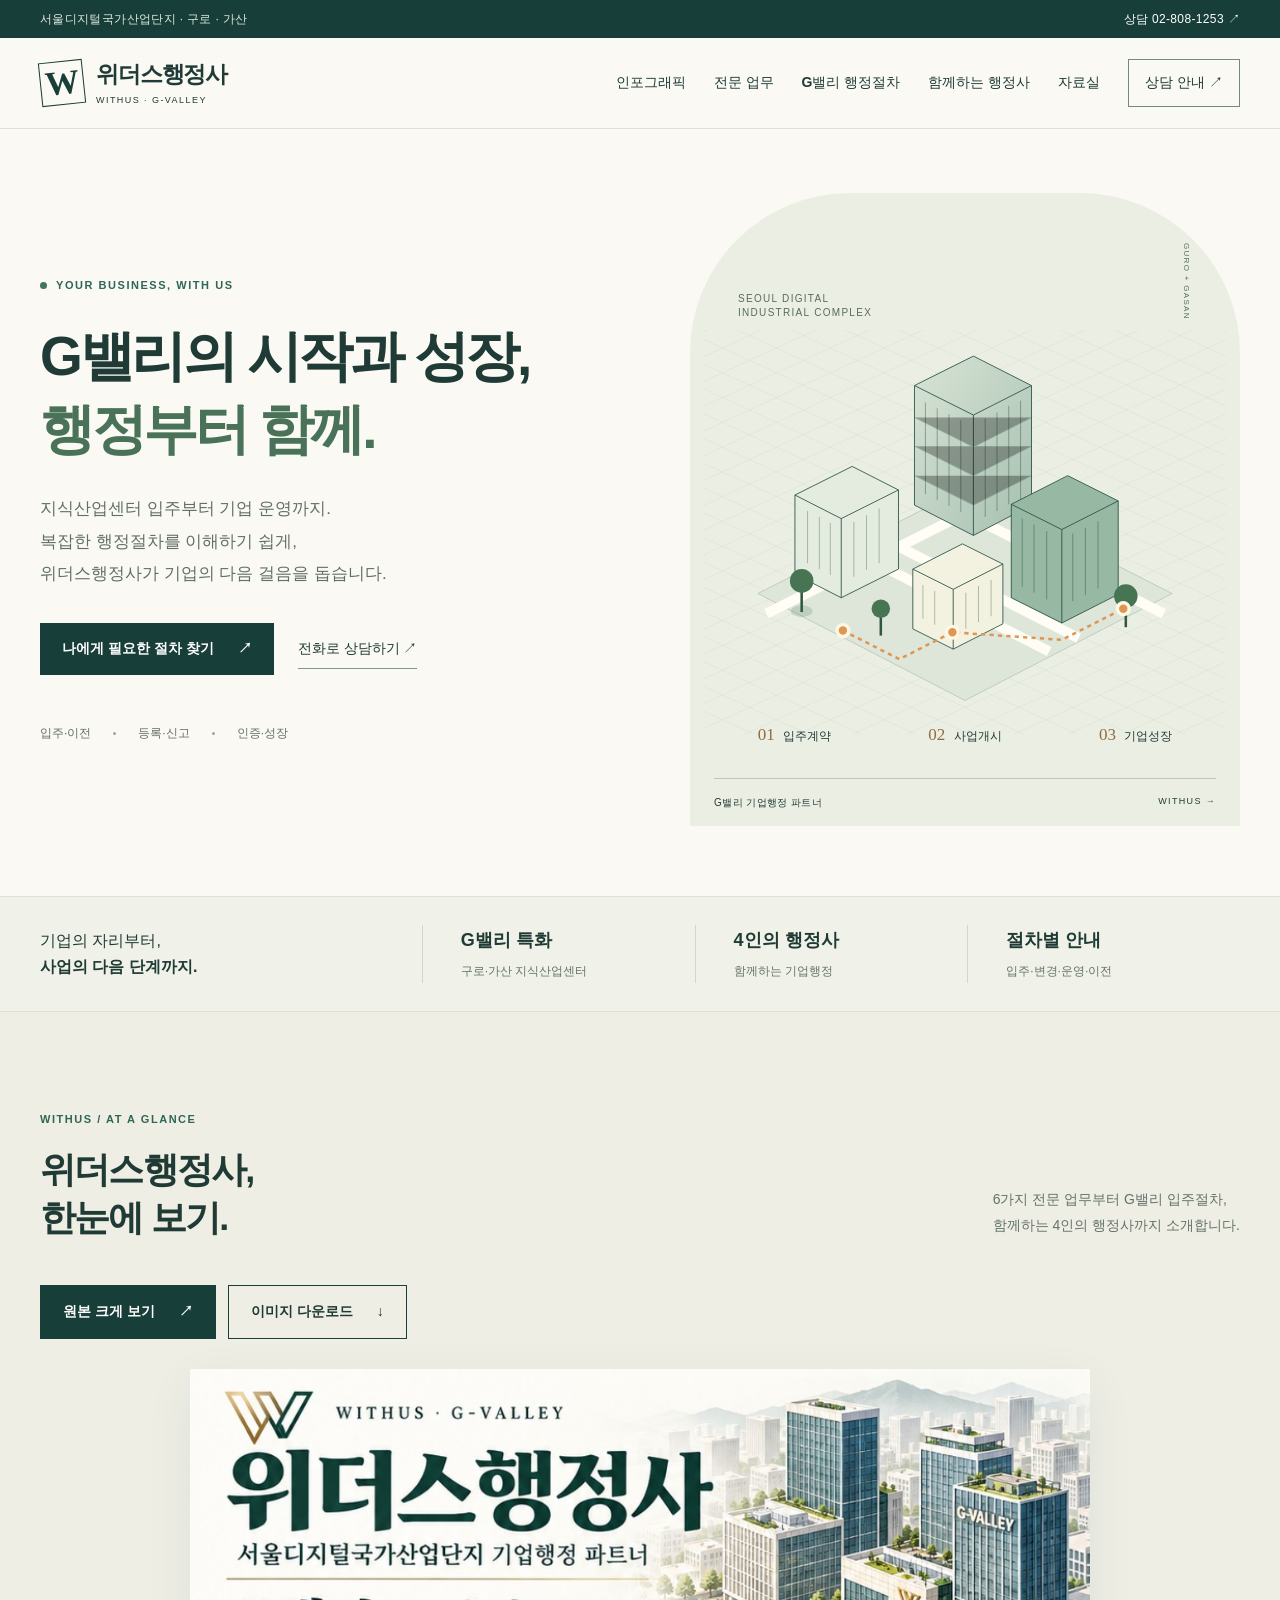
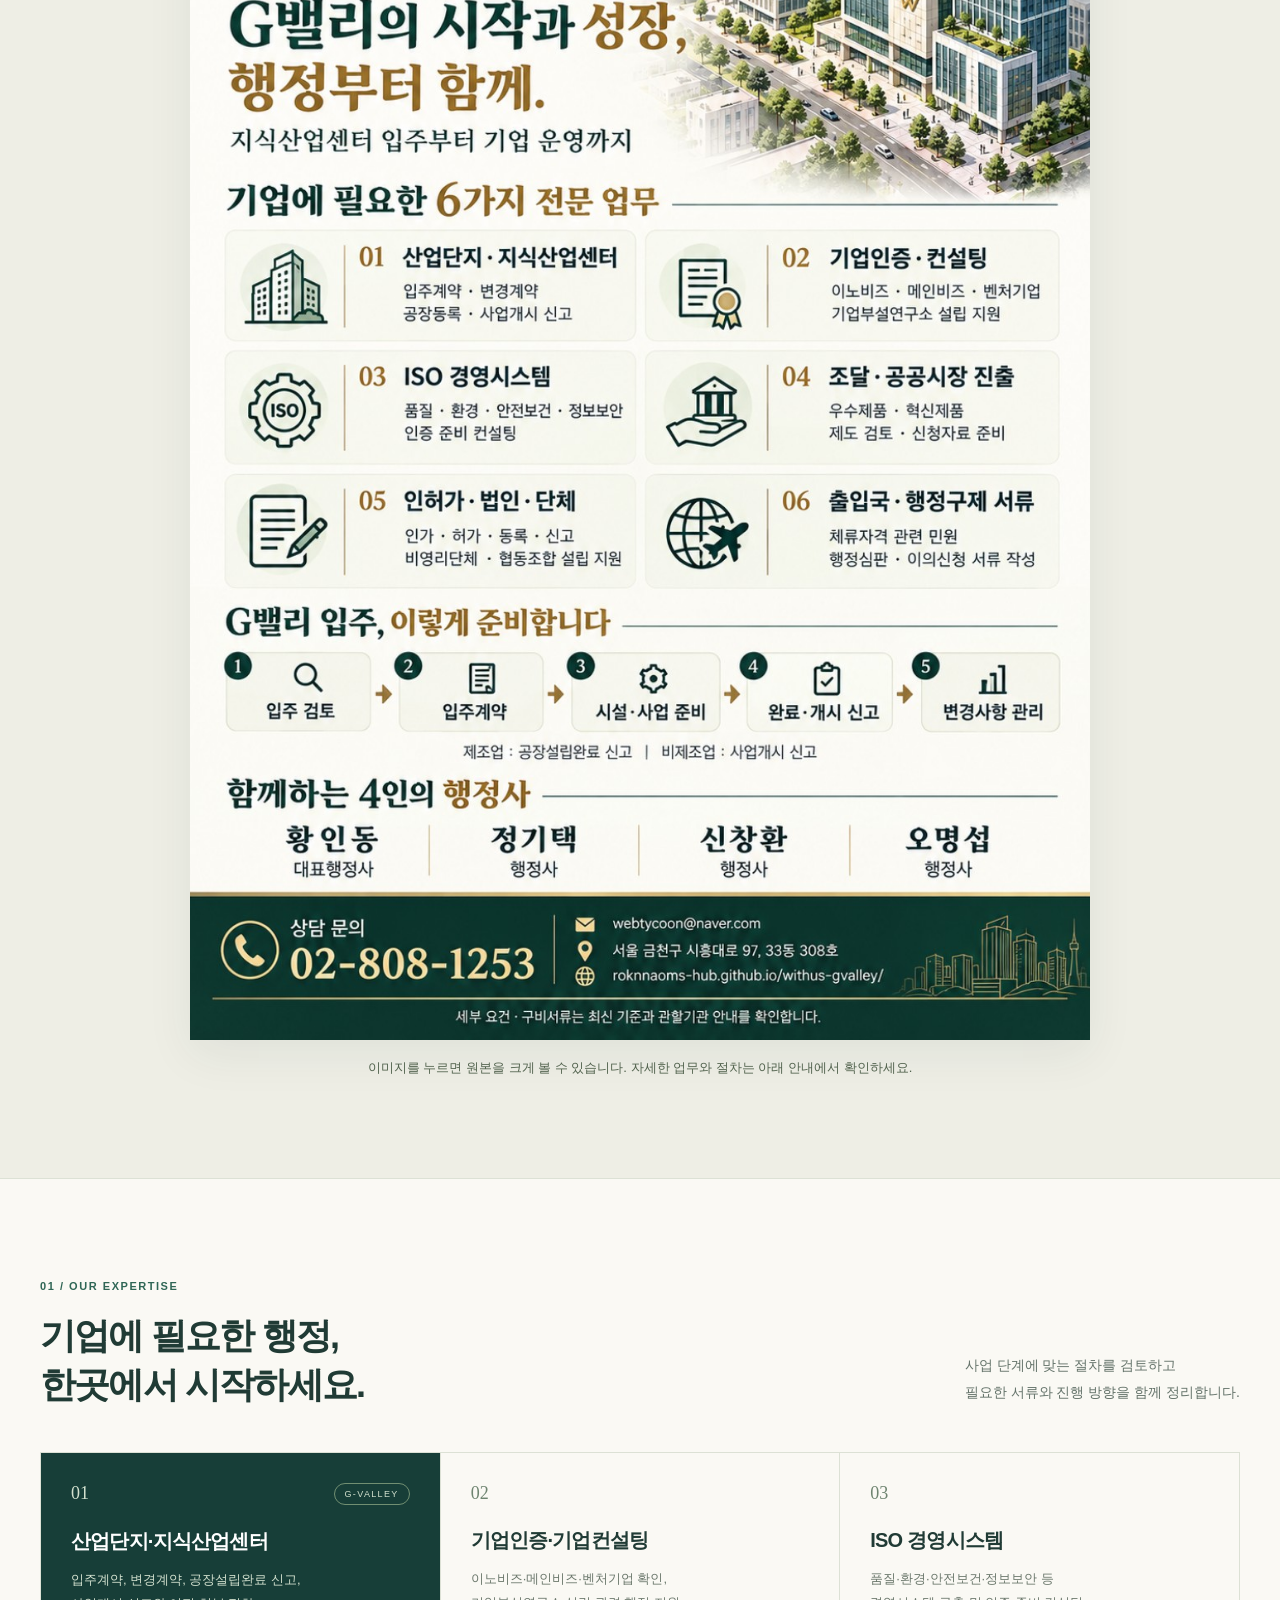
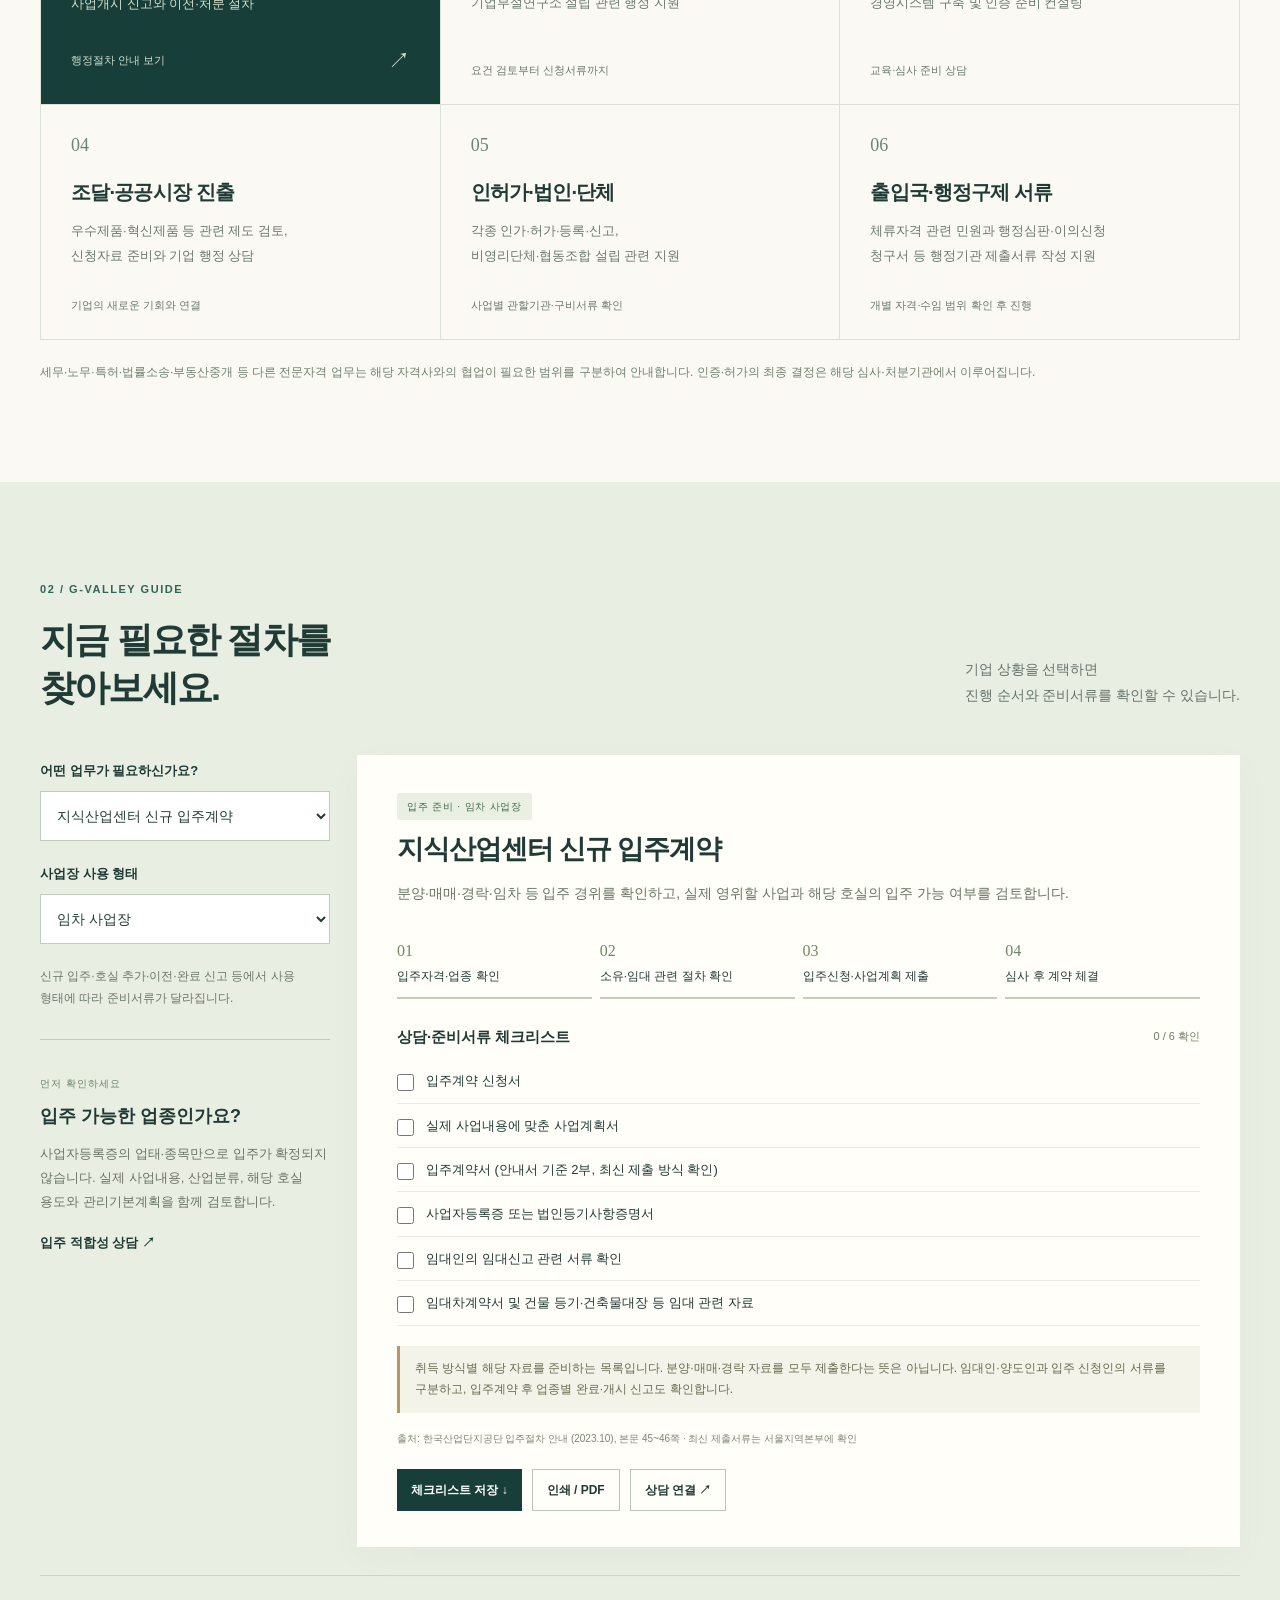
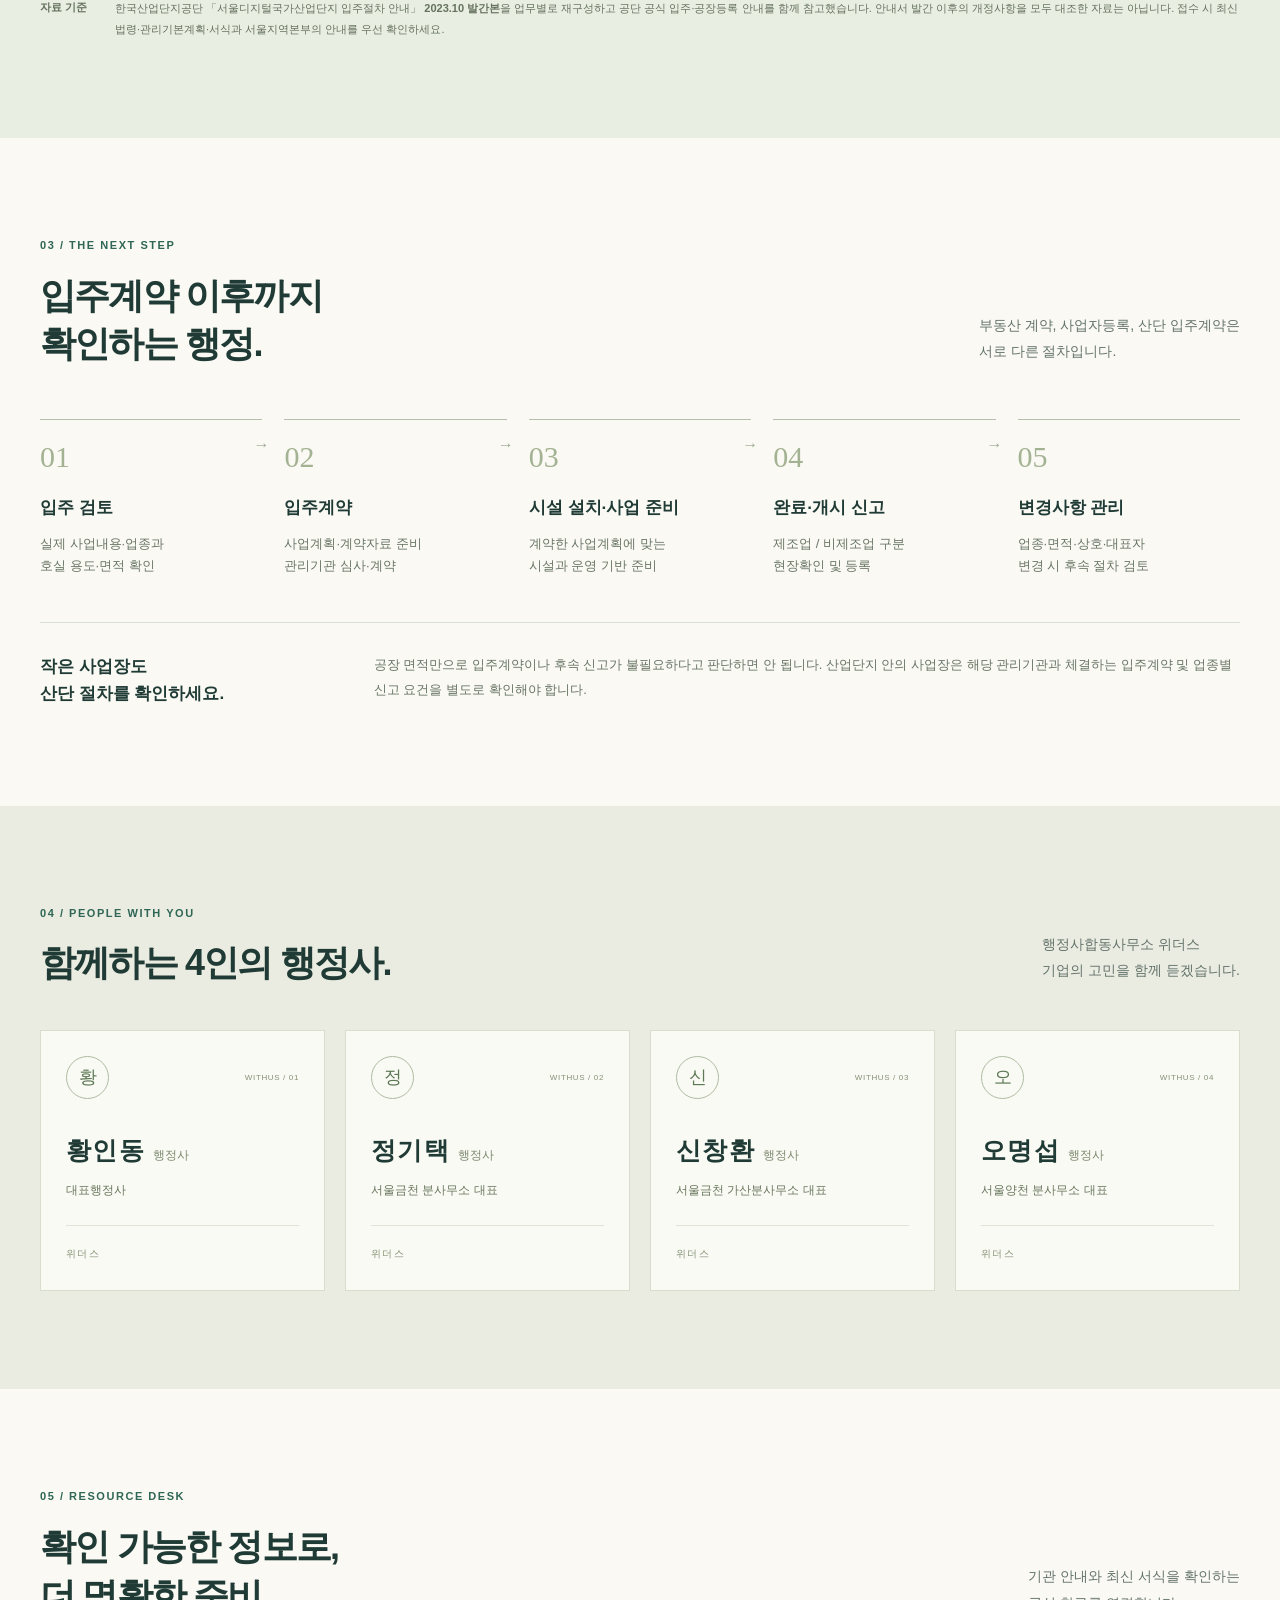
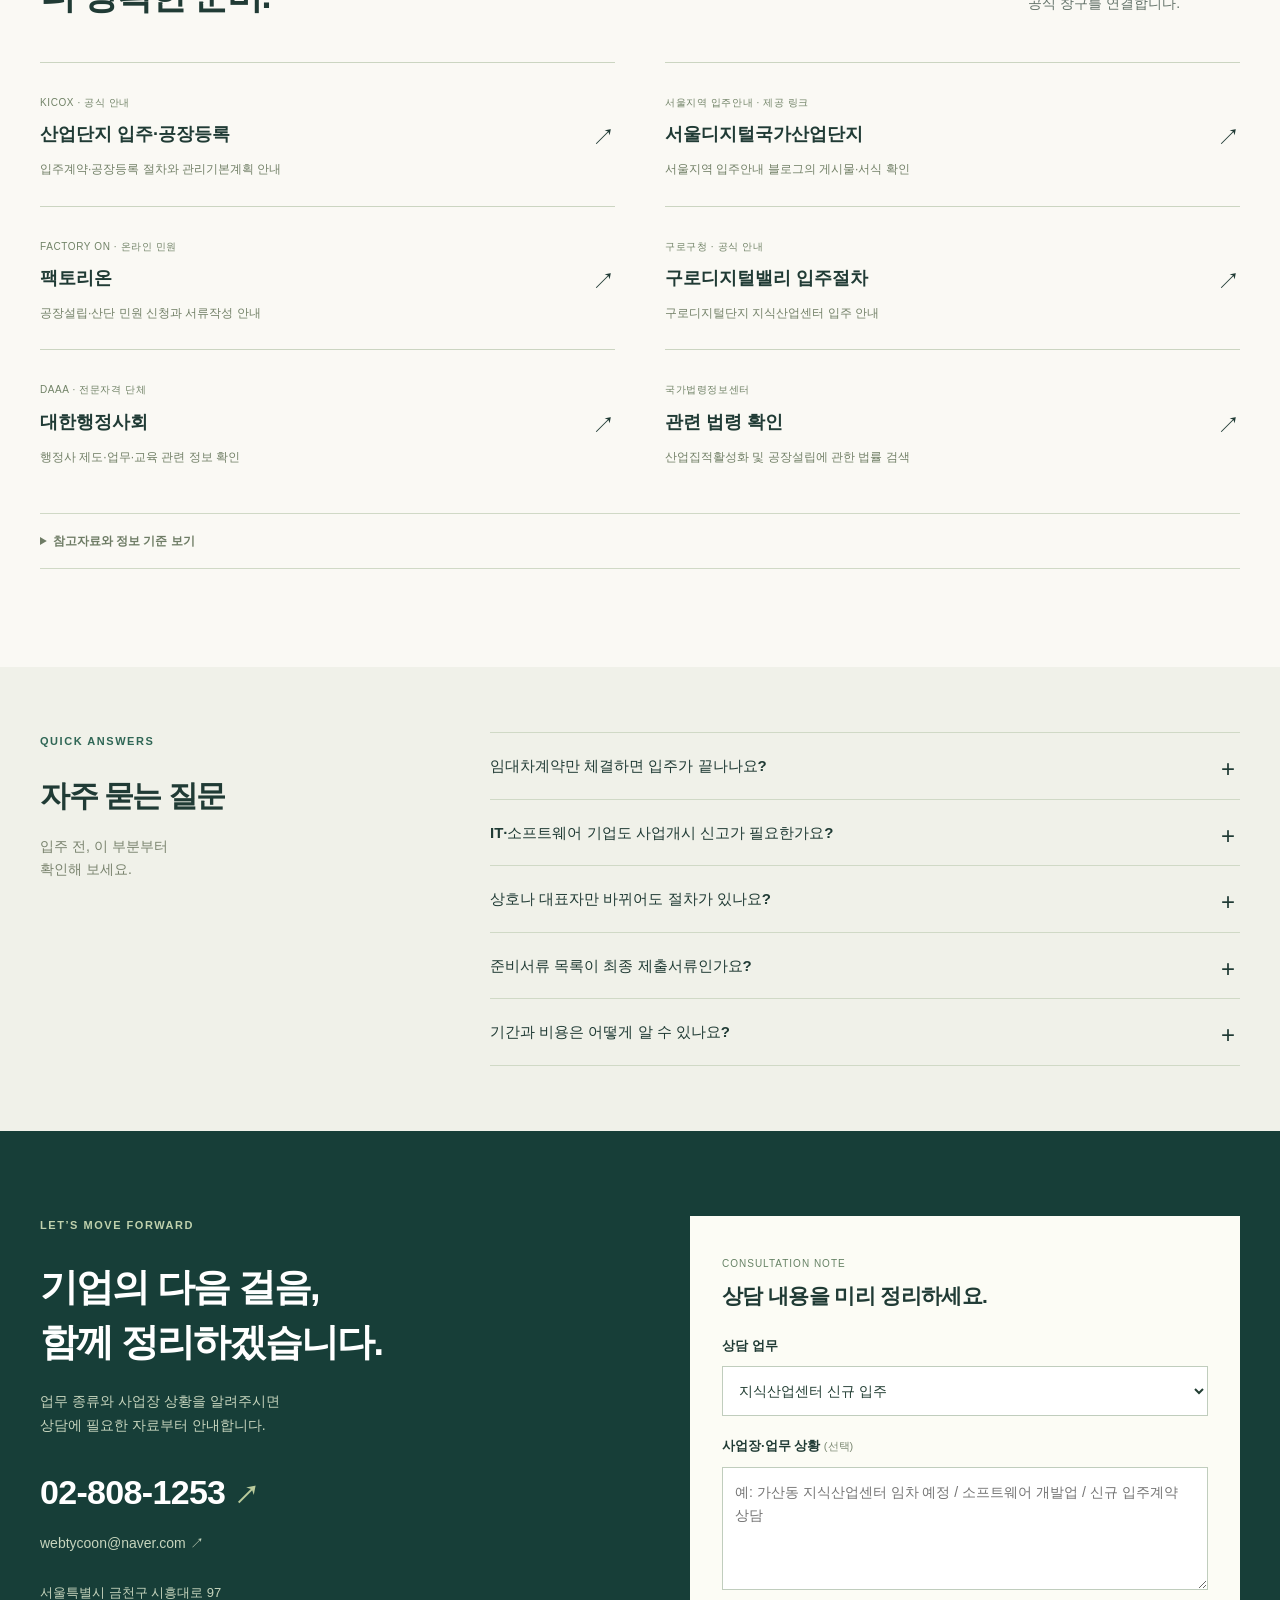
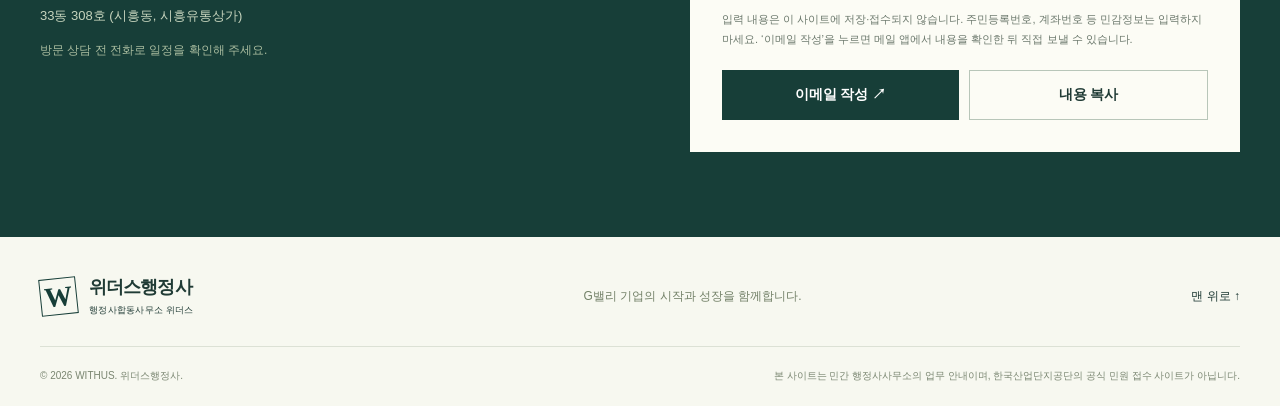
==== commit 3c770820: "Add supplied Withus infographic with responsive display and original download" ====
--- a/index.html
+++ b/index.html
@@ -10,8 +10,13 @@
   <meta property="og:title" content="위더스행정사 | G밸리의 시작과 성장을 함께">
   <meta property="og:description" content="지식산업센터 입주부터 기업행정까지, 필요한 절차를 명확하게 안내합니다.">
   <meta property="og:locale" content="ko_KR">
+  <meta property="og:image" content="https://roknnaoms-hub.github.io/withus-gvalley/assets/withus-gvalley-infographic-20261019.jpg">
+  <meta property="og:image:width" content="1087">
+  <meta property="og:image:height" content="1536">
+  <meta property="og:image:alt" content="위더스행정사 — 6가지 전문 업무, G밸리 입주 5단계, 함께하는 4인의 행정사">
+  <meta name="twitter:card" content="summary_large_image">
   <link rel="icon" href="favicon.svg" type="image/svg+xml">
-  <link rel="stylesheet" href="style.css">
+  <link rel="stylesheet" href="style.css?v=20261019">
   <script src="app.js" defer></script>
 </head>
 <body>
@@ -21,7 +26,7 @@
  <div class="wrap navrow">
   <a class="brand" href="#home" aria-label="위더스행정사 처음으로"><span class="brand-mark" aria-hidden="true">W</span><span>위더스행정사<small>WITHUS · G-VALLEY</small></span></a>
   <button class="menu-button" aria-expanded="false" aria-controls="nav">메뉴 <span aria-hidden="true">☰</span></button>
-  <nav id="nav" aria-label="주 메뉴"><a href="#services">전문 업무</a><a href="#guide">G밸리 행정절차</a><a href="#team">함께하는 행정사</a><a href="#resources">자료실</a><a class="nav-cta" href="#contact">상담 안내 ↗</a></nav>
+  <nav id="nav" aria-label="주 메뉴"><a href="#infographic">인포그래픽</a><a href="#services">전문 업무</a><a href="#guide">G밸리 행정절차</a><a href="#team">함께하는 행정사</a><a href="#resources">자료실</a><a class="nav-cta" href="#contact">상담 안내 ↗</a></nav>
  </div>
 </header>
 <main id="main">
@@ -52,6 +57,26 @@
   </div>
  </section>
  <div class="intro-strip"><div class="wrap"><p>기업의 자리부터,<br><strong>사업의 다음 단계까지.</strong></p><div><b>G밸리 특화</b><span>구로·가산 지식산업센터</span></div><div><b>4인의 행정사</b><span>함께하는 기업행정</span></div><div><b>절차별 안내</b><span>입주·변경·운영·이전</span></div></div></div>
+
+
+ <section class="infographic-section" id="infographic" aria-labelledby="infographic-title">
+  <div class="section wrap">
+   <div class="section-head">
+    <div><p class="eyebrow">WITHUS / AT A GLANCE</p><h2 id="infographic-title">위더스행정사,<br>한눈에 보기.</h2></div>
+    <p>6가지 전문 업무부터 G밸리 입주절차,<br>함께하는 4인의 행정사까지 소개합니다.</p>
+   </div>
+   <div class="infographic-actions">
+    <a class="button primary" href="assets/withus-gvalley-infographic-20261019.jpg" target="_blank" rel="noopener noreferrer">원본 크게 보기 <span aria-hidden="true">↗</span><span class="visually-hidden"> (새 탭)</span></a>
+    <a class="button" href="assets/withus-gvalley-infographic-20261019.jpg" download="위더스행정사_G밸리_인포그래픽.jpg">이미지 다운로드 <span aria-hidden="true">↓</span></a>
+   </div>
+   <figure class="infographic-figure">
+    <a class="infographic-image-link" href="assets/withus-gvalley-infographic-20261019.jpg" target="_blank" rel="noopener noreferrer" aria-label="위더스행정사 인포그래픽 원본 크게 보기 (새 탭)">
+     <img src="assets/withus-gvalley-infographic-20261019.jpg" width="1087" height="1536" loading="lazy" decoding="async" alt="위더스행정사. 서울디지털국가산업단지 기업행정 파트너. 6가지 전문 업무: 산업단지·지식산업센터, 기업인증·컨설팅, ISO 경영시스템, 조달·공공시장 진출, 인허가·법인·단체, 출입국·행정구제 서류. 입주 검토 → 입주계약 → 시설·사업 준비 → 완료·개시 신고 → 변경사항 관리. 황인동 대표행정사, 정기택·신창환·오명섭 행정사. 상담 02-808-1253, webtycoon@naver.com. 서울 금천구 시흥대로 97, 33동 308호.">
+    </a>
+    <figcaption>이미지를 누르면 원본을 크게 볼 수 있습니다. 자세한 업무와 절차는 아래 안내에서 확인하세요.</figcaption>
+   </figure>
+  </div>
+ </section>
 
  <section class="section wrap" id="services">
   <div class="section-head"><div><p class="eyebrow">01 / OUR EXPERTISE</p><h2>기업에 필요한 행정,<br>한곳에서 시작하세요.</h2></div><p>사업 단계에 맞는 절차를 검토하고<br>필요한 서류와 진행 방향을 함께 정리합니다.</p></div>
@@ -108,7 +133,7 @@
    <a target="_blank" rel="noopener noreferrer" href="https://daaa.or.kr/"><span class="resource-kind">DAAA · 전문자격 단체</span><h3>대한행정사회 <span>↗</span></h3><p>행정사 제도·업무·교육 관련 정보 확인</p></a>
    <a target="_blank" rel="noopener noreferrer" href="https://www.law.go.kr/"><span class="resource-kind">국가법령정보센터</span><h3>관련 법령 확인 <span>↗</span></h3><p>산업집적활성화 및 공장설립에 관한 법률 검색</p></a>
   </div>
-  <details class="source-details"><summary>참고자료와 정보 기준 보기</summary><div><ul><li>업무·인물·사무소 연락처: 제공된 「기업행정 브로슈어-240513-1」 기준. 홈페이지 인물 구성은 요청에 따라 4인으로 반영했습니다.</li><li>행정절차 준비서류: 한국산업단지공단 「서울디지털국가산업단지 입주절차 안내」(2023.10), 본문 45~54쪽. 아래 절차별 화면에도 해당 쪽을 표시했습니다.</li><li>공식 절차 개요: 한국산업단지공단 ‘산업단지 입주, 공장등록’, 구로구청 ‘입주절차’. 웹자료 확인일: 2026.10.18.</li><li>제공된 서울지역 입주안내 블로그는 연결 주소를 확인했으며, 본문 전체와 최신 첨부서식은 이 페이지에 복제하지 않았습니다.</li><li><a href="https://naver.me/x2Yvn6ua" target="_blank" rel="noopener noreferrer">제공된 창업행정 참고 글 ↗</a>은 외부 참고 링크입니다. 해당 글의 내용을 위더스의 경력·실적으로 사용하지 않았습니다.</li></ul></div></details>
+  <details class="source-details"><summary>참고자료와 정보 기준 보기</summary><div><ul><li>업무·인물·사무소 연락처: 제공된 「기업행정 브로슈어-240513-1」 기준. 홈페이지 인물 구성은 요청에 따라 4인으로 반영했습니다.</li><li>행정절차 준비서류: 한국산업단지공단 「서울디지털국가산업단지 입주절차 안내」(2023.10), 본문 45~54쪽. 아래 절차별 화면에도 해당 쪽을 표시했습니다.</li><li>공식 절차 개요: 한국산업단지공단 ‘산업단지 입주, 공장등록’, 구로구청 ‘입주절차’. 웹자료 확인일: 2026.10.18.</li><li>제공된 서울지역 입주안내 블로그는 연결 주소를 확인했으며, 본문 전체와 최신 첨부서식은 이 페이지에 복제하지 않았습니다.</li></ul></div></details>
  </section>
 
  <section class="faq-section"><div class="wrap faq-layout"><div><p class="eyebrow">QUICK ANSWERS</p><h2>자주 묻는 질문</h2><p>입주 전, 이 부분부터<br>확인해 보세요.</p></div><div class="faq-list">
--- a/style.css
+++ b/style.css
@@ -7,3 +7,17 @@
 @media(max-width:600px){html{scroll-padding-top:85px}.wrap{width:calc(100% - 40px)}.topline{font-size:9px}.topline .wrap{padding:7px 0}.brand{font-size:19px}.brand-mark{width:38px;height:38px;font-size:29px}.brand small{font-size:8px}.hero{grid-template-columns:1fr;gap:35px;padding-top:42px;padding-bottom:38px}.hero h1{font-size:39px;line-height:1.34}.hero .eyebrow{font-size:9px;margin-bottom:20px}.hero .lead{margin:23px 0 27px;font-size:15px}.desktop-only{display:none}.hero-foot{margin-top:28px;font-size:11px;gap:18px}.hero .actions{gap:20px}.hero .button{font-size:12px;padding:14px 16px}.hero .text-link{font-size:12px}.city-panel{max-width:420px;width:100%;margin:auto;padding-top:35px;border-radius:150px 150px 0 0}.city-heading{font-size:9px;padding:0 24px}.city{width:100%;margin:-2px 0 -35px}.city-caption{padding-bottom:22px;font-size:11px}.city-note{font-size:9px;padding:12px 0}.intro-strip .wrap{grid-template-columns:repeat(3,1fr);padding:25px 0}.intro-strip p{grid-column:1/-1;margin-bottom:20px;font-size:16px}.intro-strip p br{display:none}.intro-strip .wrap>div{padding-left:13px}.intro-strip .wrap>div:nth-child(2){padding:0;border:0}.intro-strip b{font-size:14px}.intro-strip span{font-size:9px}.section{padding:58px 0}.section-head{display:block;margin-bottom:30px}.section-head .eyebrow{font-size:9px;margin-bottom:14px}.section-head>p{margin-top:20px;font-size:13px}h2{font-size:29px}.service{padding:22px 18px;min-height:225px}.service h3{font-size:17px}.service p{font-size:12px}.service p br{display:none}.service-bottom{font-size:10px}.service-no{font-size:16px}.service-no i{font-size:7px;padding:5px 7px}.section-note{font-size:11px}.guide-aside{gap:0 12px}.guide-aside label{font-size:12px}.guide-aside select{font-size:12px;padding:12px 7px}.guide-result{padding:25px 20px}.guide-result h3{font-size:23px}.result-subtitle{font-size:13px}.mini-flow{gap:10px}.mini-flow li{min-width:80px;font-size:11px}.checklist label{font-size:12px}.result-note{font-size:11px}.result-actions .button{font-size:11px;padding:10px}.guide-basis{display:block}.guide-basis>span{display:block;margin-bottom:8px}.guide-basis p{font-size:10px}.process{grid-template-columns:1fr;gap:0;margin-top:10px}.process li{display:grid;grid-template-columns:46px 1fr 1fr;align-items:center;padding:20px 0;gap:10px}.process li:not(:last-child):after{display:none}.process li>span{font-size:25px}.process h3{margin:0;font-size:15px}.process p{font-size:12px}.split-note{grid-template-columns:1fr;gap:14px;margin-top:15px;padding-top:24px}.split-note b br{display:none}.split-note b{font-size:16px}.split-note p{font-size:12px}.team-grid{gap:12px}.person{padding:20px 15px;min-height:210px}.person-top{margin-bottom:26px}.person-top>span:last-child{font-size:7px}.monogram{width:35px;height:35px;font-size:16px}.person h3{font-size:23px}.person h3 small{display:block;margin-top:8px;font-size:11px}.person p{font-size:11px}.person-line{margin-top:18px}.resource-grid{grid-template-columns:1fr;gap:0}.resource-grid h3{font-size:17px}.resource-grid>a{padding:19px 0 23px}.source-details{font-size:11px}.faq-section{padding:50px 0}.faq-layout{grid-template-columns:1fr;gap:24px}.faq-layout>div>p:last-child{display:none}.faq-layout .eyebrow{font-size:9px;margin-bottom:14px}.faq-layout h2{font-size:27px}.faq-list summary{font-size:14px}.faq-list details p{font-size:12px}.contact-layout{grid-template-columns:1fr;gap:35px}.contact-section{padding:55px 0}.contact-section .eyebrow{font-size:9px}.contact-section h2{font-size:31px}.contact-phone{font-size:34px}.consult-form{padding:25px 20px}.consult-form h3{font-size:20px}.footer-main{flex-wrap:wrap;gap:20px}.footer-main>p{display:none}.footer-main .brand{font-size:17px}.footer-bottom{display:block}.footer-bottom p:last-child{margin-top:12px}footer{padding-bottom:90px}.mobile-bottom{position:fixed;bottom:0;left:0;right:0;display:grid;grid-template-columns:1fr 1fr;background:#fff;z-index:25;padding-bottom:env(safe-area-inset-bottom);box-shadow:0 -3px 14px #0001}.mobile-bottom a{padding:14px;text-align:center;font-size:13px;font-weight:600}.mobile-bottom a:last-child{background:var(--forest);color:white}#toast{bottom:75px;width:max-content;max-width:90%;font-size:12px}}
 @media(prefers-reduced-motion:reduce){html{scroll-behavior:auto}*,*:before,*:after{transition:none!important}}
 @media print{body{background:white;font-size:11pt}.topline,.header,.hero,.intro-strip,#services,.guide-aside,.guide-basis,.process-section,.team-section,#resources,.faq-section,.contact-section,footer,.mobile-bottom,.result-actions,#toast{display:none!important}.guide-section{background:white}.section{padding:0}.wrap{width:100%}.guide-layout{display:block}.guide-result{box-shadow:none;padding:0;min-height:0}.section-head{margin:0 0 15px}.section-head h2{font-size:22pt}.section-head p{display:none}.section-head h2 br{display:none}.checklist label{font-size:11pt}.checklist li{break-inside:avoid}.guide-result h3{font-size:18pt}.mini-flow{margin:15px 0}.result-note,.result-source{font-size:10pt}}
+
+/* Withus infographic: preserve the supplied image's full aspect ratio. */
+.visually-hidden{position:absolute;width:1px;height:1px;padding:0;margin:-1px;overflow:hidden;clip:rect(0,0,0,0);white-space:nowrap;border:0}
+.infographic-section{background:#eeeee5;border-bottom:1px solid var(--line)}
+.infographic-actions{display:flex;flex-wrap:wrap;gap:12px;margin:0 0 30px}
+.infographic-actions .button{border:1px solid var(--forest)}
+.infographic-figure{max-width:900px;margin:0 auto}
+.infographic-image-link{display:block;background:#fffdf6;box-shadow:0 14px 45px #173e3812;cursor:zoom-in}
+.infographic-image-link:focus-visible{outline:3px solid #946d25;outline-offset:6px}
+.infographic-image-link img{display:block;width:100%;height:auto}
+.infographic-figure figcaption{margin-top:16px;text-align:center;font-size:13px;color:#52634e;line-height:1.8}
+@media(max-width:1100px) and (min-width:821px){.header nav{gap:12px;font-size:11px}}
+@media(max-width:600px){.infographic-actions{gap:10px;margin-bottom:24px}.infographic-actions .button{font-size:12px;padding:12px 15px;gap:10px}.infographic-figure figcaption{font-size:12px;text-align:left}}
+@media print{.infographic-section{display:none!important}}
